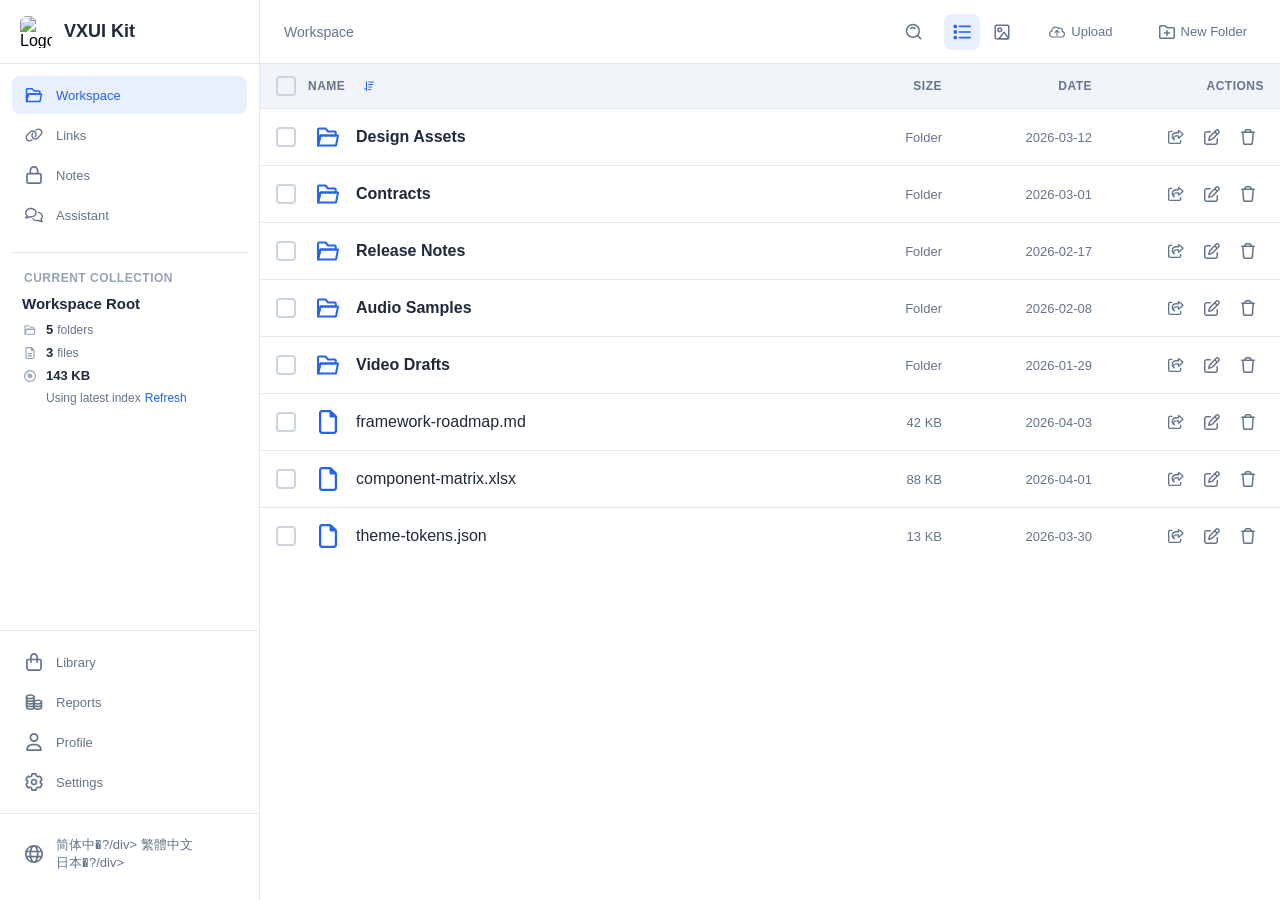
==== showcase/index.html @ 9ec42859 "source" ====
<!DOCTYPE html>
<html lang="zh-CN">
<head>
    <meta charset="UTF-8">
    <meta name="viewport" content="width=device-width, initial-scale=1.0">
    <title>VXUI Showcase</title>
    <link rel="stylesheet" href="../css/vxui-framework.css">
    <link rel="stylesheet" href="../css/vxui-showcase.css">
</head>
<body>
    <div class="vx-app" id="vx-app">
        <div class="vx-shell vx-layout vx-showcase-shell" id="vx-layout">
            <div class="vx-sidebar-overlay" data-vx-sidebar-overlay></div>

            <aside class="vx-sidebar" id="vx-sidebar">
                <div class="vx-sidebar-header">
                    <button class="vx-sidebar-brand" type="button" data-vx-route="workspace">
                        <img src="../../img/ico/logo-new.svg" alt="Logo" class="vx-sidebar-brand-logo">
                        <span class="vx-sidebar-brand-text">VXUI Kit</span>
                    </button>
                </div>

                <nav class="vx-sidebar-nav" id="vx-sidebar-nav">
                    <div class="vx-nav-static" id="vx-sidebar-static">
                        <div class="vx-nav-section">
                            <div class="vx-nav-list" id="vx-sidebar-static-list"></div>
                            <button class="vx-nav-item" type="button" id="showcase-login-btn" data-auth="logged-out">
                                <iconpark-icon name="user"></iconpark-icon>
                                <span class="vx-nav-item-text">Sign in</span>
                            </button>
                            <button class="vx-nav-item" type="button" id="showcase-register-btn" data-auth="logged-out">
                                <iconpark-icon name="user-plus"></iconpark-icon>
                                <span class="vx-nav-item-text">Create account</span>
                            </button>
                        </div>
                    </div>

                    <div class="vx-nav-divider" id="vx-sidebar-divider"></div>
                    <div id="vx-sidebar-dynamic"></div>
                </nav>

                <div class="vx-sidebar-bottom-menu" id="vx-sidebar-bottom-menu">
                    <div class="vx-nav-section">
                        <button class="vx-nav-item" type="button" data-vx-route="library" data-auth="logged-in">
                            <iconpark-icon name="bag-shopping"></iconpark-icon>
                            <span class="vx-nav-item-text">Library</span>
                        </button>
                        <button class="vx-nav-item" type="button" data-vx-route="reports" data-auth="logged-in">
                            <iconpark-icon name="funds"></iconpark-icon>
                            <span class="vx-nav-item-text">Reports</span>
                        </button>
                        <button class="vx-nav-item" type="button" data-vx-route="profile" data-auth="logged-in">
                            <iconpark-icon name="user"></iconpark-icon>
                            <span class="vx-nav-item-text">Profile</span>
                        </button>
                        <button class="vx-nav-item" type="button" data-vx-route="settings" data-auth="logged-in">
                            <iconpark-icon name="gear"></iconpark-icon>
                            <span class="vx-nav-item-text">Settings</span>
                        </button>
                    </div>
                </div>

                <div class="vx-sidebar-footer">
                    <div class="vx-lang-switcher" id="vx-lang-dropdown">
                        <a href="javascript:;" class="vx-nav-item" data-action="vx-lang-toggle">
                            <iconpark-icon name="globe"></iconpark-icon>
                            <span class="vx-nav-item-text" id="vx-lang-label">Language</span>
                            <iconpark-icon name="chevron-down" class="vx-lang-arrow"></iconpark-icon>
                        </a>
                        <div class="vx-lang-options">
                            <div class="vx-lang-option" data-action="vx-lang-set" data-lang="en">English</div>
                            <div class="vx-lang-option" data-action="vx-lang-set" data-lang="cn">简体中�?/div>
                            <div class="vx-lang-option" data-action="vx-lang-set" data-lang="hk">繁體中文</div>
                            <div class="vx-lang-option" data-action="vx-lang-set" data-lang="jp">日本�?/div>
                        </div>
                    </div>

                    <a href="https://bbs.tmp.link" class="vx-nav-item" id="vx-community-link" target="_blank" rel="noopener" style="display: none;">
                        <iconpark-icon name="comments"></iconpark-icon>
                        <span class="vx-nav-item-text">Community</span>
                    </a>

                    <button class="vx-nav-item" type="button" id="showcase-logout-btn" data-auth="logged-in">
                        <iconpark-icon name="right-from-bracket"></iconpark-icon>
                        <span class="vx-nav-item-text">Sign out</span>
                    </button>
                </div>
            </aside>

            <main class="vx-main">
                <div class="vx-page vx-showcase-page">
                    <section class="vx-view" id="vx-view"></section>
                </div>
            </main>

            <nav class="vx-mobile-bar" id="vx-mobile-bar"></nav>
        </div>
    </div>

    <script src="../lib/iconpark.js"></script>
    <script src="../js/vxui-framework.js"></script>
    <script src="../js/vxui-components.js"></script>
    <script src="./showcase.js"></script>
</body>
</html>
---- css/vxui-framework.css ----
:root {
    --vx-primary: #2563eb;
    --vx-primary-strong: #1d4ed8;
    --vx-primary-light: rgba(37, 99, 235, 0.1);
    --vx-primary-soft: rgba(37, 99, 235, 0.08);
    --vx-secondary: #64748b;
    --vx-success: #10b981;
    --vx-warning: #f59e0b;
    --vx-danger: #ef4444;
    --vx-info: #3b82f6;

    --vx-bg: #f8fafc;
    --vx-bg-accent: #f1f5f9;
    --vx-bg-secondary: #f1f5f9;
    --vx-surface: #ffffff;
    --vx-surface-strong: #ffffff;
    --vx-surface-hover: #f8fafc;
    --vx-border: #e2e8f0;
    --vx-border-strong: #cbd5e1;

    --vx-text: #1e293b;
    --vx-text-secondary: #64748b;
    --vx-text-muted: #94a3b8;
    --vx-text-inverse: #ffffff;

    --vx-shadow-sm: 0 1px 2px rgba(0, 0, 0, 0.05);
    --vx-shadow: 0 4px 6px -1px rgba(0, 0, 0, 0.1), 0 2px 4px -1px rgba(0, 0, 0, 0.06);
    --vx-shadow-lg: 0 20px 25px -5px rgba(0, 0, 0, 0.1), 0 10px 10px -5px rgba(0, 0, 0, 0.04);

    --vx-radius-sm: 6px;
    --vx-radius: 8px;
    --vx-radius-lg: 16px;
    --vx-radius-full: 9999px;
    --vx-radius-pill: 999px;

    --vx-font: -apple-system, BlinkMacSystemFont, "Segoe UI", Roboto, "Helvetica Neue", Arial, sans-serif;
    --vx-mono: "SF Mono", Monaco, Consolas, "Liberation Mono", "Courier New", monospace;

    --vx-sidebar-width: 260px;
    --vx-sidebar-width-collapsed: 64px;
    --vx-header-height: 64px;
    --vx-header-bg: #ffffff;
    --vx-mobile-bar-height: 64px;
    --vx-transition: 180ms ease;
    --vx-transition-fast: all 0.15s ease;
    --vx-transition-slow: all 0.3s ease;
    --vx-text-xs: 12px;
    --vx-text-sm: 13px;
    --vx-text-base: 14px;
    --vx-text-lg: 16px;
    --vx-text-xl: 18px;
    --vx-z-sticky: 30;
}

html.vx-dark {
    --vx-bg: #111827;
    --vx-bg-accent: #1e293b;
    --vx-bg-secondary: #1e293b;
    --vx-surface: #1e293b;
    --vx-surface-strong: #1e293b;
    --vx-surface-hover: #334155;
    --vx-border: rgba(148, 163, 184, 0.18);
    --vx-border-strong: rgba(148, 163, 184, 0.32);
    --vx-text: #f1f5f9;
    --vx-text-secondary: #94a3b8;
    --vx-text-muted: #94a3b8;
    --vx-shadow-sm: 0 8px 20px rgba(0, 0, 0, 0.22);
    --vx-shadow: 0 20px 44px rgba(0, 0, 0, 0.28);
    --vx-shadow-lg: 0 28px 70px rgba(0, 0, 0, 0.38);
    --vx-header-bg: #1e293b;
}

html,
body {
    margin: 0;
    min-height: 100%;
    background: var(--vx-bg);
    color: var(--vx-text);
    font-family: var(--vx-font);
}

body.vx-sidebar-open,
body.vx-sidebar-lock,
body.vx-modal-lock {
    overflow: hidden;
}

body.vx-sidebar-open {
    position: fixed;
    width: 100%;
}

.vx-app,
.vx-app * {
    box-sizing: border-box;
}

.vx-app {
    min-height: 100vh;
    color: var(--vx-text);
}

.vx-toast-root,
.vx-modal-root {
    position: relative;
    z-index: 2000;
}

.vx-shell {
    display: flex;
    min-height: 100vh;
}

.vx-sidebar-overlay {
    display: none;
    position: fixed;
    inset: 0;
    background: rgba(15, 23, 42, 0.46);
    backdrop-filter: blur(6px);
    z-index: 50;
}

.vx-sidebar {
    width: var(--vx-sidebar-width);
    height: 100vh;
    height: 100dvh;
    position: fixed;
    top: 0;
    left: 0;
    background: var(--vx-surface);
    border-right: 1px solid var(--vx-border);
    display: flex;
    flex-direction: column;
    z-index: 60;
    transition: var(--vx-transition-slow);
    overflow-y: auto;
    overflow-x: hidden;
    -webkit-overflow-scrolling: touch;
}

.vx-sidebar-header,
.vx-sidebar-footer,
.vx-sidebar-nav {
    display: flex;
    flex-direction: column;
}

.vx-sidebar-header {
    flex-direction: row;
    justify-content: flex-start;
    height: var(--vx-header-height);
    align-items: center;
    padding: 0 20px;
    border-bottom: 1px solid var(--vx-border);
    flex-shrink: 0;
}

.vx-sidebar-brand {
    display: flex;
    align-items: center;
    gap: 12px;
    text-decoration: none;
    background: transparent;
    padding: 0;
    appearance: none;
    border: none;
    cursor: pointer;
    font: inherit;
    text-align: left;
}

.vx-sidebar-brand-logo {
    width: 32px;
    height: 32px;
    border-radius: var(--vx-radius-sm);
}

.vx-sidebar-brand-text {
    font-size: var(--vx-text-xl);
    font-weight: 600;
    color: var(--vx-text);
}

.vx-sidebar-nav {
    flex: 0 0 auto;
    overflow: visible;
    padding: 12px 0;
}

.vx-nav-section {
    padding: 0 12px;
    margin-bottom: 8px;
    display: flex;
    flex-direction: column;
    gap: 2px;
}

.vx-nav-divider {
    height: 1px;
    background: var(--vx-border);
    margin: 10px 12px;
    flex-shrink: 0;
}

.vx-nav-title {
    display: flex;
    align-items: center;
    padding: 8px 12px;
    font-size: var(--vx-text-xs);
    font-weight: 600;
    color: var(--vx-text-muted);
    text-transform: uppercase;
    letter-spacing: 0.5px;
}

.vx-sidebar-bottom-menu {
    padding: 12px 0;
    border-top: 1px solid var(--vx-border);
    flex-shrink: 0;
    margin-top: auto;
}

.vx-sidebar-bottom-menu .vx-nav-section {
    margin-bottom: 0;
}

.vx-sidebar-footer {
    padding: 12px;
    border-top: 1px solid var(--vx-border);
    flex-shrink: 0;
    position: relative;
    overflow: visible;
}

.vx-layout.vx-logged-out .vx-sidebar-bottom-menu {
    display: none;
}

.vx-layout.vx-logged-out .vx-sidebar-footer {
    border-top: none;
}

.vx-lang-switcher {
    width: 100%;
    border-radius: var(--vx-radius);
    transition: var(--vx-transition-fast);
    margin-bottom: 6px;
}

.vx-lang-switcher .vx-nav-item {
    position: relative;
}

.vx-lang-switcher .vx-lang-arrow {
    margin-left: auto;
    font-size: 12px;
    transition: transform 0.2s ease;
}

.vx-lang-switcher.open .vx-lang-arrow {
    transform: rotate(180deg);
}

.vx-lang-switcher.open {
    background: var(--vx-primary-light);
    box-shadow: 0 4px 12px -4px rgba(37, 99, 235, 0.15);
}

.vx-lang-switcher.open .vx-nav-item {
    background: transparent;
    color: var(--vx-primary);
    border-radius: 0;
}

.vx-lang-switcher.open .vx-nav-item:hover {
    background: rgba(255, 255, 255, 0.3);
    color: var(--vx-primary);
}

.vx-lang-options {
    max-height: 0;
    overflow: hidden;
    transition: max-height 0.25s ease-out;
    background: transparent;
    border-radius: 0;
    margin: 0;
    padding: 0;
}

.vx-lang-switcher.open .vx-lang-options {
    max-height: 200px;
    padding: 0 0 4px;
    transition: max-height 0.3s ease-in;
}

.vx-lang-option {
    display: flex;
    align-items: center;
    padding: 10px 16px 10px 44px;
    margin: 0;
    font-size: var(--vx-text-sm);
    color: var(--vx-primary);
    cursor: pointer;
    border-radius: 0;
    transition: var(--vx-transition-fast);
}

.vx-lang-option:hover {
    background: rgba(255, 255, 255, 0.3);
    color: var(--vx-primary);
}

.vx-lang-option.active {
    font-weight: 600;
}

html.vx-dark .vx-lang-switcher.open {
    background: rgba(37, 99, 235, 0.15);
    box-shadow: 0 4px 12px -4px rgba(37, 99, 235, 0.2);
}

html.vx-dark .vx-lang-switcher.open .vx-nav-item:hover,
html.vx-dark .vx-lang-option:hover {
    background: rgba(255, 255, 255, 0.1);
}

.vx-nav-list {
    display: flex;
    flex-direction: column;
    gap: 2px;
}

.vx-nav-item,
.vx-mobile-btn,
.vx-icon-button,
.vx-btn,
.vx-btn-chip {
    appearance: none;
    border: none;
    cursor: pointer;
    font: inherit;
}

.vx-nav-item {
    display: flex;
    align-items: center;
    gap: 12px;
    width: 100%;
    padding: 10px 12px;
    border-radius: 8px;
    background: transparent;
    color: var(--vx-text-secondary);
    transition: background var(--vx-transition), color var(--vx-transition);
    text-align: left;
    text-decoration: none;
    font-size: var(--vx-text-sm);
    outline: none;
}

.vx-nav-item:focus {
    outline: none;
}

.vx-nav-item:focus-visible {
    box-shadow: 0 0 0 2px var(--vx-primary-light);
}

.vx-nav-item iconpark-icon,
.vx-mobile-btn iconpark-icon,
.vx-icon-button iconpark-icon,
.vx-stat-icon iconpark-icon,
.vx-feature-icon iconpark-icon,
.vx-empty-icon iconpark-icon,
.vx-mob-topbar-btn iconpark-icon {
    font-size: 18px;
    width: 20px;
    flex-shrink: 0;
}

.vx-nav-item:hover,
.vx-nav-item.is-active,
.vx-nav-item.active {
    background: var(--vx-surface-hover);
    color: var(--vx-text);
}

.vx-nav-item.is-active,
.vx-nav-item.active {
    background: var(--vx-primary-light);
    color: var(--vx-primary);
}

.vx-main {
    display: flex;
    flex: 1;
    flex-direction: column;
    margin-left: var(--vx-sidebar-width);
    min-width: 0;
    transition: margin-left 0.3s ease;
    overflow-x: hidden;
}

.vx-layout.sidebar-collapsed .vx-sidebar {
    width: var(--vx-sidebar-width-collapsed);
}

.vx-layout.sidebar-collapsed .vx-sidebar-brand-text,
.vx-layout.sidebar-collapsed .vx-nav-title,
.vx-layout.sidebar-collapsed .vx-nav-item-text,
.vx-layout.sidebar-collapsed .vx-lang-arrow {
    display: none;
}

.vx-layout.sidebar-collapsed .vx-nav-item {
    justify-content: center;
    padding: 12px;
}

.vx-layout.sidebar-collapsed .vx-main {
    margin-left: var(--vx-sidebar-width-collapsed);
}

body.vx-sidebar-open .vx-sidebar {
    overflow-y: auto;
    overflow-x: hidden;
    -webkit-overflow-scrolling: touch;
}

@media (max-width: 768px) {
    body.vx-sidebar-open .vx-sidebar-nav {
        flex: none;
        overflow: visible;
    }

    body.vx-sidebar-open .vx-sidebar-bottom-menu {
        margin-top: 0;
    }

    body.vx-sidebar-open .vx-sidebar {
        padding-bottom: calc(var(--vx-mobile-bar-height) + 40px + env(safe-area-inset-bottom));
    }
}

/* ==================== Shared Layout Blocks ==================== */
.vx-header {
    display: flex;
    align-items: center;
    justify-content: space-between;
    padding: 12px 24px;
    background: var(--vx-header-bg);
    border-bottom: 1px solid var(--vx-border);
    min-height: var(--vx-header-height);
    position: sticky;
    top: 0;
    z-index: var(--vx-z-sticky);
}

.vx-header-left {
    display: flex;
    align-items: center;
    gap: 12px;
    flex: 1;
    min-width: 0;
    overflow: hidden;
}

.vx-header-right {
    display: flex;
    align-items: center;
    gap: 12px;
    flex-shrink: 0;
}

.vx-btn-icon.vx-portrait-sidebar-btn {
    display: none;
}

.vx-content {
    flex: 1;
    padding: 24px;
    overflow-y: auto;
}

.vx-content-list {
    padding: 0;
    height: 100%;
    display: flex;
    flex-direction: column;
    overflow-x: hidden;
    max-width: 100%;
}

.vx-header-minimal {
    position: sticky;
    top: 0;
    z-index: var(--vx-z-sticky);
    padding: 12px 20px;
    background: var(--vx-surface);
    backdrop-filter: blur(12px);
    -webkit-backdrop-filter: blur(12px);
    border-bottom: 1px solid var(--vx-border);
    margin-bottom: 0;
}

.vx-page-title {
    margin: 0;
    display: flex;
    align-items: center;
    gap: 8px;
    min-width: 0;
    font-size: var(--vx-text-lg);
    font-weight: 600;
    line-height: 1.2;
    color: var(--vx-text);
}

.vx-page-title iconpark-icon {
    font-size: 22px;
    flex-shrink: 0;
}

.vx-header-minimal .vx-page-title {
    font-size: 16px;
    font-weight: 600;
}

.vx-view-toggle .vx-btn-icon.active {
    background: var(--vx-primary-light);
    color: var(--vx-primary);
}

.vx-btn-icon {
    display: inline-flex;
    align-items: center;
    justify-content: center;
    width: 36px;
    height: 36px;
    padding: 0;
    background: transparent;
    border: none;
    border-radius: var(--vx-radius);
    color: var(--vx-text-secondary);
    cursor: pointer;
    transition: var(--vx-transition-fast);
}

.vx-btn-icon:hover {
    background: var(--vx-surface-hover);
    color: var(--vx-text);
}

.vx-btn-icon:active:not(:disabled) {
    transform: scale(0.92);
}

.vx-btn-icon iconpark-icon {
    font-size: 18px;
}

.vx-btn-group {
    display: inline-flex;
    gap: 4px;
}

/* ==================== Shared File List ==================== */
.vx-list-container {
    width: 100%;
    flex: 1;
    background: var(--vx-surface);
    border-radius: 0;
    overflow: hidden;
    display: flex;
    flex-direction: column;
}

.vx-list-header {
    display: flex;
    align-items: center;
    padding: 12px 16px;
    background: var(--vx-bg-secondary);
    border-bottom: 1px solid var(--vx-border);
    font-size: 12px;
    font-weight: 600;
    color: var(--vx-text-secondary);
    text-transform: uppercase;
    letter-spacing: 0.5px;
}

.vx-list-col {
    flex-shrink: 0;
}

.vx-list-col-name {
    flex: 1;
    min-width: 200px;
    display: flex;
    align-items: center;
    gap: 12px;
}

.vx-list-col-size {
    width: 100px;
    text-align: right;
}

.vx-list-col-date {
    width: 150px;
    text-align: right;
    padding-right: 16px;
}

.vx-list-col-actions {
    width: 140px;
    text-align: right;
}

.vx-list-body {
    flex: 1;
    overflow-y: auto;
    overflow-x: hidden;
}

.vx-list-row {
    display: flex;
    align-items: center;
    padding: 12px 16px;
    border-bottom: 1px solid var(--vx-border);
    transition: background 0.15s ease;
    cursor: pointer;
    overflow: hidden;
    max-width: 100%;
}

.vx-list-row:hover {
    background: var(--vx-surface-hover);
}

.vx-list-row:last-child {
    border-bottom: none;
}

.vx-list-row.selected,
.vx-list-row.is-selected {
    background: var(--vx-primary-light);
}

.vx-list-checkbox {
    width: 20px;
    height: 20px;
    margin-right: 0;
    border: 2px solid var(--vx-border-strong);
    border-radius: 4px;
    cursor: pointer;
    transition: all 0.15s ease;
    display: flex;
    align-items: center;
    justify-content: center;
    flex-shrink: 0;
    background: transparent;
}

.vx-list-checkbox:hover {
    border-color: var(--vx-primary);
}

.vx-list-row.selected .vx-list-checkbox,
.vx-list-row.is-selected .vx-list-checkbox,
.vx-list-checkbox.vx-checked,
.vx-list-checkbox.is-checked {
    background: var(--vx-primary);
    border-color: var(--vx-primary);
}

.vx-list-row.selected .vx-list-checkbox::after,
.vx-list-row.is-selected .vx-list-checkbox::after,
.vx-list-checkbox.vx-checked::after,
.vx-list-checkbox.is-checked::after {
    content: '';
    width: 6px;
    height: 10px;
    border: solid white;
    border-width: 0 2px 2px 0;
    transform: rotate(45deg) translate(-1px, -1px);
}

.vx-list-name {
    flex: 1;
    display: flex;
    align-items: center;
    gap: 12px;
    min-width: 0;
    overflow: hidden;
}

.vx-list-icon {
    width: 32px;
    height: 32px;
    display: flex;
    align-items: center;
    justify-content: center;
    flex-shrink: 0;
}

.vx-list-icon iconpark-icon {
    font-size: 24px;
    color: var(--vx-primary) !important;
}

.vx-list-size,
.vx-list-date {
    color: var(--vx-text-secondary);
    font-size: 13px;
}

.vx-list-size {
    width: 100px;
    text-align: right;
}

.vx-list-date {
    width: 150px;
    text-align: right;
    padding-right: 16px;
}

.vx-list-actions {
    width: 140px;
    display: flex;
    justify-content: flex-end;
    gap: 4px;
}

.vx-list-action-btn {
    width: 32px;
    height: 32px;
    border: none;
    background: none;
    border-radius: var(--vx-radius-sm);
    cursor: pointer;
    display: flex;
    align-items: center;
    justify-content: center;
    color: var(--vx-text-secondary);
    transition: all 0.15s ease;
}

.vx-list-action-btn iconpark-icon {
    font-size: 18px;
}

.vx-list-action-btn:hover {
    background: var(--vx-bg-secondary);
    color: var(--vx-primary);
}

.vx-list-action-btn.vx-action-danger:hover {
    background: rgba(239, 68, 68, 0.1);
    color: var(--vx-danger);
}

.vx-list-filename {
    flex: 1;
    min-width: 0;
    display: flex;
    align-items: center;
    flex-wrap: nowrap;
    gap: 4px;
    overflow: hidden;
}

.vx-list-filename a {
    color: var(--vx-text);
    text-decoration: none;
    font-weight: 500;
    white-space: nowrap;
    overflow: hidden;
    text-overflow: ellipsis;
    max-width: 100%;
    display: inline-block;
    flex-shrink: 1;
}

.vx-sort-icon {
    margin-left: 6px;
    font-size: 12px;
    color: var(--vx-text-muted);
}

.vx-sort-icon.active {
    color: var(--vx-primary);
}

.vx-breadcrumb a,
.vx-breadcrumb a:link,
.vx-breadcrumb a:visited {
    max-width: 180px;
    overflow: hidden;
    text-overflow: ellipsis;
    white-space: nowrap;
    flex-shrink: 0;
    color: var(--vx-text-secondary);
    text-decoration: none;
    padding: 4px 8px;
    border-radius: var(--vx-radius-sm);
    transition: var(--vx-transition-fast);
}

.vx-breadcrumb a:hover {
    background: var(--vx-surface-hover);
    color: var(--vx-text);
}

.vx-topbar {
    position: sticky;
    top: 0;
    z-index: 30;
    display: flex;
    align-items: center;
    justify-content: space-between;
    min-height: var(--vx-header-height);
    gap: 12px;
    padding: 12px 16px;
    background: var(--vx-surface);
    border-bottom: 1px solid var(--vx-border);
}

.vx-topbar-cluster,
.vx-inline-actions,
.vx-header-meta {
    display: flex;
    align-items: center;
    gap: 12px;
}

.vx-header-meta {
    flex-direction: column;
    align-items: flex-start;
    gap: 2px;
}

.vx-topbar-title {
    margin: 0;
    font-size: 16px;
    font-weight: 600;
    line-height: 1.1;
}

.vx-topbar-subtitle,
.vx-eyebrow {
    font-size: 12px;
    font-weight: 700;
    letter-spacing: 0.08em;
    text-transform: uppercase;
    color: var(--vx-text-muted);
}

.vx-page {
    display: flex;
    flex: 1;
    flex-direction: column;
    gap: 18px;
    padding: 24px;
}

.vx-breadcrumb {
    display: flex;
    align-items: center;
    gap: 8px;
    color: var(--vx-text-muted);
    font-size: 14px;
}

.vx-breadcrumb-item.is-current {
    color: var(--vx-text-secondary);
    font-weight: 600;
}

.vx-view {
    display: flex;
    flex-direction: column;
    gap: 24px;
}

.vx-hero,
.vx-card,
.vx-panel,
.vx-showcase,
.vx-code-block,
.vx-surface,
.vx-selection-bar,
.vx-mob-topbar,
.vx-empty,
.vx-skeleton-group {
    background: color-mix(in srgb, var(--vx-surface) 92%, transparent);
    border: 1px solid var(--vx-border);
    box-shadow: var(--vx-shadow-sm);
    backdrop-filter: blur(14px);
}

.vx-hero {
    display: grid;
    grid-template-columns: minmax(0, 1.3fr) minmax(280px, 0.9fr);
    gap: 20px;
    padding: 28px;
    border-radius: 32px;
}

.vx-hero-title {
    margin: 0;
    font-size: clamp(30px, 4vw, 48px);
    line-height: 1.04;
}

.vx-hero-copy,
.vx-copy,
.vx-card-copy,
.vx-dialog-copy,
.vx-empty-copy {
    color: var(--vx-text-secondary);
    line-height: 1.7;
}

.vx-hero-actions,
.vx-grid,
.vx-stat-grid,
.vx-control-grid,
.vx-form-grid,
.vx-chip-row,
.vx-card-grid {
    display: grid;
    gap: 14px;
}

.vx-hero-actions {
    grid-template-columns: repeat(auto-fit, minmax(180px, 1fr));
    margin-top: 22px;
}

.vx-stat-grid {
    grid-template-columns: repeat(auto-fit, minmax(180px, 1fr));
}

.vx-card-grid {
    grid-template-columns: repeat(auto-fit, minmax(240px, 1fr));
}

.vx-grid.is-two {
    grid-template-columns: repeat(2, minmax(0, 1fr));
}

.vx-grid.is-three {
    grid-template-columns: repeat(3, minmax(0, 1fr));
}

.vx-card,
.vx-panel,
.vx-showcase,
.vx-code-block,
.vx-empty,
.vx-skeleton-group,
.vx-selection-bar {
    border-radius: 24px;
}

.vx-card,
.vx-panel,
.vx-showcase,
.vx-empty,
.vx-skeleton-group,
.vx-selection-bar {
    padding: 22px;
}

.vx-card-title,
.vx-panel-title,
.vx-showcase-title {
    margin: 0 0 8px;
    font-size: 18px;
}

.vx-stat {
    display: flex;
    flex-direction: column;
    gap: 10px;
    padding: 18px;
    border-radius: 20px;
    background: linear-gradient(180deg, color-mix(in srgb, var(--vx-surface-strong) 88%, transparent), color-mix(in srgb, var(--vx-primary-soft) 45%, transparent));
    border: 1px solid var(--vx-border);
}

.vx-stat-top {
    display: flex;
    align-items: center;
    justify-content: space-between;
}

.vx-stat-value {
    font-size: 30px;
    font-weight: 800;
}

.vx-stat-label,
.vx-hint,
.vx-note {
    color: var(--vx-text-secondary);
}

.vx-stat-icon,
.vx-feature-icon,
.vx-empty-icon {
    display: inline-flex;
    align-items: center;
    justify-content: center;
    width: 42px;
    height: 42px;
    border-radius: 14px;
    background: var(--vx-primary-soft);
    color: var(--vx-primary);
}

.vx-feature-list,
.vx-stack {
    display: flex;
    flex-direction: column;
    gap: 12px;
}

.vx-feature {
    display: flex;
    gap: 12px;
    align-items: flex-start;
}

.vx-code-block {
    padding: 0;
    overflow: hidden;
}

.vx-code-head {
    display: flex;
    align-items: center;
    justify-content: space-between;
    padding: 14px 18px;
    border-bottom: 1px solid var(--vx-border);
    font-size: 13px;
    color: var(--vx-text-muted);
}

.vx-code-block pre {
    margin: 0;
    padding: 18px;
    overflow-x: auto;
    font-family: var(--vx-mono);
    font-size: 13px;
    line-height: 1.7;
}

.vx-btn {
    display: inline-flex;
    align-items: center;
    justify-content: center;
    gap: 6px;
    padding: 8px 16px;
    font-size: var(--vx-text-sm);
    font-weight: 500;
    border: 1px solid transparent;
    border-radius: var(--vx-radius);
    cursor: pointer;
    transition: var(--vx-transition-fast);
    text-decoration: none;
    white-space: nowrap;
    outline: none;
}

.vx-btn:active:not(:disabled) {
    transform: scale(0.96);
}

.vx-btn:disabled {
    opacity: 0.5;
    cursor: not-allowed;
}

.vx-btn iconpark-icon {
    font-size: 16px;
}

.vx-btn-primary {
    background: var(--vx-primary);
    color: var(--vx-text-inverse);
    border-color: var(--vx-primary);
}

.vx-btn-primary:hover {
    background: var(--vx-primary-strong);
    border-color: var(--vx-primary-strong);
}

.vx-btn-secondary {
    background: var(--vx-surface);
    color: var(--vx-text);
    border-color: var(--vx-border);
}

.vx-btn-secondary:hover {
    border-color: var(--vx-border-strong);
}

.vx-btn-ghost {
    background: transparent;
    color: var(--vx-text-secondary);
    border-color: transparent;
}

.vx-btn-ghost:hover {
    background: var(--vx-surface-hover);
    color: var(--vx-text);
}

.vx-btn-danger {
    background: var(--vx-danger);
    color: var(--vx-text-inverse);
    border-color: var(--vx-danger);
}

.vx-btn-sm {
    padding: 6px 12px;
    font-size: var(--vx-text-xs);
}

.vx-btn-chip {
    display: inline-flex;
    align-items: center;
    gap: 8px;
    padding: 10px 14px;
    border-radius: var(--vx-radius-pill);
    background: var(--vx-surface-strong);
    border: 1px solid var(--vx-border);
    color: var(--vx-text-secondary);
}

.vx-btn-chip.is-active {
    background: var(--vx-primary-soft);
    border-color: color-mix(in srgb, var(--vx-primary) 35%, transparent);
    color: var(--vx-primary);
}

.vx-icon-button,
.vx-mob-topbar-btn {
    display: inline-flex;
    align-items: center;
    justify-content: center;
    width: 42px;
    height: 42px;
    border-radius: 14px;
    background: var(--vx-surface-strong);
    border: 1px solid var(--vx-border);
    color: var(--vx-text-secondary);
}

.vx-auth-pill {
    display: inline-flex;
    align-items: center;
    gap: 8px;
    min-height: 38px;
    padding: 0 14px;
    border-radius: var(--vx-radius-pill);
    background: var(--vx-primary-soft);
    color: var(--vx-primary-strong);
    font-size: 13px;
    font-weight: 700;
}

.vx-auth-pill.is-guest {
    background: rgba(180, 83, 9, 0.12);
    color: var(--vx-warning);
}

.vx-form-group {
    display: flex;
    flex-direction: column;
    gap: 8px;
}

.vx-label {
    font-size: 13px;
    font-weight: 700;
    color: var(--vx-text-secondary);
}

.vx-input,
.vx-textarea,
.vx-select {
    width: 100%;
    min-height: 46px;
    padding: 12px 14px;
    border: 1px solid var(--vx-border);
    border-radius: 14px;
    background: color-mix(in srgb, var(--vx-surface-strong) 92%, transparent);
    color: var(--vx-text);
    font: inherit;
    transition: border-color var(--vx-transition), box-shadow var(--vx-transition), background var(--vx-transition);
}

.vx-input:focus,
.vx-textarea:focus,
.vx-select:focus {
    outline: none;
    border-color: color-mix(in srgb, var(--vx-primary) 45%, transparent);
    box-shadow: 0 0 0 4px color-mix(in srgb, var(--vx-primary-soft) 80%, transparent);
}

.vx-textarea {
    min-height: 120px;
    resize: vertical;
}

.vx-switch {
    display: flex;
    align-items: center;
    justify-content: space-between;
    gap: 14px;
    padding: 14px 16px;
    border-radius: 18px;
    border: 1px solid var(--vx-border);
    background: color-mix(in srgb, var(--vx-surface-strong) 90%, transparent);
}

.vx-switch-copy {
    display: flex;
    flex-direction: column;
    gap: 4px;
}

.vx-switch-copy strong {
    font-size: 15px;
}

.vx-switch-copy span {
    color: var(--vx-text-secondary);
    font-size: 13px;
}

.vx-switch-knob {
    position: relative;
    width: 52px;
    height: 30px;
    border-radius: var(--vx-radius-pill);
    background: var(--vx-border-strong);
}

.vx-switch-knob::after {
    content: '';
    position: absolute;
    top: 4px;
    left: 4px;
    width: 22px;
    height: 22px;
    border-radius: 50%;
    background: #fff;
    box-shadow: 0 4px 10px rgba(15, 23, 42, 0.18);
}

.vx-switch.is-active .vx-switch-knob {
    background: var(--vx-primary);
}

.vx-switch.is-active .vx-switch-knob::after {
    left: 26px;
}

.vx-selection-bar {
    display: flex;
    align-items: center;
    justify-content: space-between;
    gap: 12px;
}

.vx-chip-row {
    grid-template-columns: repeat(auto-fit, minmax(140px, max-content));
}

.vx-badge {
    display: inline-flex;
    align-items: center;
    gap: 6px;
    padding: 6px 10px;
    border-radius: var(--vx-radius-pill);
    background: var(--vx-primary-soft);
    color: var(--vx-primary);
    font-size: 12px;
    font-weight: 700;
}

.vx-empty {
    display: flex;
    flex-direction: column;
    align-items: flex-start;
    gap: 12px;
}

.vx-skeleton-group {
    display: flex;
    flex-direction: column;
    gap: 12px;
}

.vx-skeleton-line {
    height: 14px;
    border-radius: 999px;
    background: linear-gradient(90deg, rgba(148, 163, 184, 0.14), rgba(148, 163, 184, 0.34), rgba(148, 163, 184, 0.14));
    background-size: 200% 100%;
    animation: vx-skeleton 1.2s ease infinite;
}

.vx-skeleton-line.is-short {
    width: 42%;
}

.vx-skeleton-line.is-medium {
    width: 68%;
}

.vx-mob-topbar {
    display: flex;
    align-items: center;
    justify-content: space-between;
    gap: 12px;
    padding: 14px 16px;
    border-radius: 24px;
}

.vx-mob-topbar-inner,
.vx-mob-topbar-left,
.vx-mob-topbar-right {
    display: flex;
    align-items: center;
    gap: 8px;
}

.vx-mob-topbar-title {
    flex: 1;
    min-width: 0;
    font-size: 16px;
    font-weight: 700;
}

.vx-mobile-bar {
    display: none;
    position: fixed;
    left: 12px;
    right: 12px;
    bottom: 12px;
    z-index: 80;
    align-items: stretch;
    justify-content: space-between;
    gap: 8px;
    padding: 10px;
    background: color-mix(in srgb, var(--vx-surface-strong) 92%, transparent);
    border: 1px solid var(--vx-border);
    border-radius: 22px;
    box-shadow: var(--vx-shadow-lg);
    backdrop-filter: blur(18px);
}

.vx-mobile-btn {
    display: flex;
    flex: 1 1 0;
    flex-direction: column;
    align-items: center;
    justify-content: center;
    gap: 4px;
    min-height: 52px;
    border-radius: 16px;
    background: transparent;
    color: var(--vx-text-secondary);
    font-size: 12px;
}

.vx-mobile-btn.is-active {
    background: var(--vx-primary-soft);
    color: var(--vx-primary);
}

.vx-mobile-btn.active {
    background: var(--vx-primary-soft);
    color: var(--vx-primary);
}

.vx-toast-root {
    position: fixed;
    top: 18px;
    right: 18px;
    display: flex;
    flex-direction: column;
    gap: 10px;
    width: min(380px, calc(100vw - 24px));
    pointer-events: none;
}

.vx-toast {
    display: flex;
    align-items: center;
    gap: 12px;
    padding: 14px 14px 14px 12px;
    border-radius: 18px;
    background: color-mix(in srgb, var(--vx-surface-strong) 94%, transparent);
    border: 1px solid var(--vx-border);
    box-shadow: var(--vx-shadow);
    pointer-events: auto;
    opacity: 0;
    transform: translateY(-10px) translateX(16px);
    transition: opacity var(--vx-transition), transform var(--vx-transition);
}

.vx-toast.is-visible {
    opacity: 1;
    transform: translateY(0) translateX(0);
}

.vx-toast-icon-wrap {
    display: inline-flex;
    align-items: center;
    justify-content: center;
    width: 36px;
    height: 36px;
    border-radius: 12px;
    background: var(--vx-primary-soft);
    flex-shrink: 0;
}

.vx-toast-success .vx-toast-icon-wrap { color: var(--vx-success); }
.vx-toast-warning .vx-toast-icon-wrap { color: var(--vx-warning); }
.vx-toast-error .vx-toast-icon-wrap { color: var(--vx-danger); }
.vx-toast-info .vx-toast-icon-wrap { color: var(--vx-info); }

.vx-toast-message {
    flex: 1;
    font-size: 14px;
    color: var(--vx-text);
}

.vx-toast-close {
    display: inline-flex;
    align-items: center;
    justify-content: center;
    width: 28px;
    height: 28px;
    border-radius: 10px;
    border: none;
    background: transparent;
    color: var(--vx-text-secondary);
}

.vx-modal {
    position: fixed;
    inset: 0;
    display: flex;
    align-items: center;
    justify-content: center;
    padding: 20px;
    opacity: 0;
    pointer-events: none;
    transition: opacity var(--vx-transition);
    z-index: 120;
}

.vx-modal.is-open {
    opacity: 1;
    pointer-events: auto;
}

.vx-modal-backdrop {
    position: absolute;
    inset: 0;
    background: rgba(15, 23, 42, 0.56);
    backdrop-filter: blur(8px);
}

.vx-modal-panel {
    position: relative;
    width: min(560px, 100%);
    max-height: min(86vh, 900px);
    overflow: hidden;
    display: flex;
    flex-direction: column;
    border-radius: 28px;
    border: 1px solid var(--vx-border);
    background: color-mix(in srgb, var(--vx-surface-strong) 96%, transparent);
    box-shadow: var(--vx-shadow-lg);
}

.vx-modal-sm { width: min(420px, 100%); }
.vx-modal-lg { width: min(760px, 100%); }
.vx-modal-xl { width: min(1040px, 100%); }
.vx-modal-fullscreen { width: 100%; height: 100%; max-height: none; border-radius: 0; }

.vx-modal-header,
.vx-modal-footer {
    display: flex;
    align-items: center;
    justify-content: space-between;
    gap: 12px;
    padding: 18px 20px;
    border-bottom: 1px solid var(--vx-border);
}

.vx-modal-footer {
    justify-content: flex-end;
    border-top: 1px solid var(--vx-border);
    border-bottom: none;
}

.vx-modal-title {
    margin: 0;
    font-size: 22px;
}

.vx-modal-body {
    padding: 20px;
    overflow: auto;
}

.vx-kicker {
    color: var(--vx-primary);
    font-weight: 700;
}

.vx-demo-note {
    padding: 14px 16px;
    border-radius: 18px;
    border: 1px dashed color-mix(in srgb, var(--vx-primary) 30%, transparent);
    background: color-mix(in srgb, var(--vx-primary-soft) 55%, transparent);
    color: var(--vx-text-secondary);
}

.vx-center {
    display: flex;
    align-items: center;
    justify-content: center;
}

.vx-muted { color: var(--vx-text-muted); }
.vx-mono { font-family: var(--vx-mono); }

/* ==================== Dynamic Sidebar ==================== */
#vx-sidebar-dynamic {
    display: flex;
    flex-direction: column;
    flex: 1;
}

.vx-sidebar-module-info {
    padding: 20px 16px;
    border-bottom: 1px solid var(--vx-border);
}

.vx-sidebar-title {
    font-size: 20px;
    font-weight: 600;
    color: var(--vx-text);
    margin-bottom: 8px;
}

.vx-sidebar-meta {
    display: flex;
    align-items: center;
    gap: 6px;
    color: var(--vx-text-muted);
    font-size: var(--vx-text-sm);
}

.vx-sidebar-meta iconpark-icon {
    color: var(--vx-primary);
}

.vx-sidebar-actions {
    padding: 16px;
    margin-top: auto;
    display: flex;
    flex-direction: column;
    gap: 8px;
}

.vx-sidebar-action-btn {
    display: flex;
    align-items: center;
    gap: 10px;
    width: 100%;
    padding: 12px 16px;
    background: var(--vx-surface);
    border: 1px solid var(--vx-border);
    border-radius: var(--vx-radius-lg);
    color: var(--vx-text-secondary);
    font-size: var(--vx-text-sm);
    cursor: pointer;
    transition: var(--vx-transition-fast);
}

.vx-sidebar-action-btn:hover {
    background: var(--vx-surface-hover);
    border-color: var(--vx-primary);
    color: var(--vx-primary);
}

.vx-sidebar-action-btn iconpark-icon {
    font-size: 18px;
}

@keyframes vx-skeleton {
    0% { background-position: 200% 0; }
    100% { background-position: -200% 0; }
}

@media (max-width: 960px) {
    .vx-grid.is-three,
    .vx-grid.is-two,
    .vx-hero {
        grid-template-columns: 1fr;
    }
}

@media (max-width: 768px) {
    .vx-sidebar {
        transform: translateX(-104%);
        transition: transform var(--vx-transition);
    }

    .vx-layout.sidebar-open .vx-sidebar {
        transform: translateX(0);
    }

    .vx-layout.sidebar-open .vx-sidebar-overlay {
        display: block;
    }

    .vx-main {
        margin-left: 0;
        padding-bottom: calc(var(--vx-mobile-bar-height) + 16px);
    }

    .vx-mobile-bar {
        display: flex;
    }

    .vx-btn-icon.vx-portrait-sidebar-btn {
        display: inline-flex;
    }
}

@media (orientation: portrait) and (max-width: 1024px) {
    .vx-sidebar {
        transform: translateX(-104%);
        transition: transform var(--vx-transition);
    }

    .vx-layout.sidebar-open .vx-sidebar {
        transform: translateX(0);
    }

    .vx-layout.sidebar-open .vx-sidebar-overlay {
        display: block;
    }

    .vx-main,
    .vx-layout.sidebar-collapsed .vx-main {
        margin-left: 0;
    }

    .vx-mobile-bar {
        display: flex;
    }

    .vx-btn-icon.vx-portrait-sidebar-btn {
        display: inline-flex;
    }
}

@media (max-width: 640px) {
    .vx-topbar,
    .vx-page {
        padding-left: 16px;
        padding-right: 16px;
    }

    .vx-topbar {
        align-items: flex-start;
        flex-direction: column;
    }

    .vx-inline-actions {
        width: 100%;
        flex-wrap: wrap;
    }

    .vx-auth-pill {
        width: 100%;
        justify-content: center;
    }

    .vx-card,
    .vx-panel,
    .vx-showcase,
    .vx-empty,
    .vx-skeleton-group,
    .vx-selection-bar,
    .vx-modal-body,
    .vx-modal-header,
    .vx-modal-footer {
        padding-left: 16px;
        padding-right: 16px;
    }

    .vx-selection-bar {
        flex-direction: column;
        align-items: flex-start;
    }
}
---- css/vxui-showcase.css ----
/* Showcase specific minor adjustments */
.vx-showcase-shell {
    --vx-primary: #2563eb;
    --vx-primary-strong: #1d4ed8;
    --vx-primary-soft: rgba(37, 99, 235, 0.12);
}
html.vx-dark .vx-showcase-shell {
    --vx-primary: #3b82f6;
    --vx-primary-strong: #2563eb;
    --vx-primary-soft: rgba(59, 130, 246, 0.14);
    --vx-surface: #1e293b;
    --vx-surface-strong: #1e293b;
    --vx-surface-hover: rgba(255,255,255,0.06);
    --vx-border: rgba(255,255,255,0.1);
}

/* Showcase file-list shell should be edge-aligned like tmplink */
.vx-showcase-page {
    padding: 0;
    gap: 0;
}

.vx-showcase-page .vx-view {
    gap: 0;
    min-height: 100%;
}

/* Filelist spacing parity with tmplink/filelist.css */
.vx-filelist-head {
    z-index: 10;
    padding: 12px 16px;
}

.vx-filelist-head .vx-breadcrumb {
    gap: 4px;
    font-size: 14px;
}

.vx-replica-list-container .vx-list-header,
.vx-replica-list-container .vx-list-row {
    gap: 16px;
}

.vx-replica-list-container .vx-list-filename {
    position: relative;
}

.vx-replica-list-container .vx-list-filename a {
    display: block;
    flex: 1 1 auto;
    min-width: 0;
    max-width: none;
}

.vx-replica-list-container .vx-list-row[data-type="folder"] .vx-list-filename a {
    font-weight: 600;
}

.vx-replica-list-container .vx-list-action-btn iconpark-icon {
    font-size: 16px;
}

/* Workspace album mode */
.vx-showcase-album-container {
    flex: 1;
    overflow-y: auto;
    overflow-x: hidden;
    padding: 12px 16px 16px;
}

.vx-showcase-album-grid {
    display: grid;
    grid-template-columns: repeat(auto-fill, minmax(220px, 1fr));
    gap: 12px;
}

.vx-album-card {
    display: flex;
    align-items: center;
    gap: 12px;
    padding: 12px;
    border: 1px solid var(--vx-border);
    border-radius: var(--vx-radius);
    background: var(--vx-surface);
    transition: var(--vx-transition-fast);
}

.vx-album-card:hover {
    background: var(--vx-surface-hover);
}

.vx-album-card-thumb {
    width: 36px;
    height: 36px;
    flex-shrink: 0;
    display: inline-flex;
    align-items: center;
    justify-content: center;
}

.vx-album-card-thumb iconpark-icon {
    font-size: 24px;
    color: var(--vx-primary);
}

.vx-album-card-main {
    min-width: 0;
    display: flex;
    flex-direction: column;
    gap: 2px;
}

.vx-album-card-main h3 {
    margin: 0;
    font-size: 15px;
    line-height: 1.3;
    color: var(--vx-text);
    white-space: nowrap;
    overflow: hidden;
    text-overflow: ellipsis;
}

.vx-guest-auth-section {
    margin-top: 6px;
}

.vx-docs-note-card {
    margin: 10px 12px 0;
    padding: 14px;
    border-radius: 14px;
    border: 1px solid var(--vx-border);
    background: linear-gradient(
        180deg,
        color-mix(in srgb, var(--vx-primary-soft) 62%, transparent),
        color-mix(in srgb, var(--vx-surface-strong) 86%, transparent)
    );
    box-shadow: var(--vx-shadow-sm);
}

.vx-lang-switcher {
    width: 100%;
    border-radius: var(--vx-radius);
    transition: var(--vx-transition-fast);
    margin-bottom: 6px;
}

.vx-lang-switcher .vx-nav-item {
    width: 100%;
    justify-content: flex-start;
    position: relative;
}

.vx-lang-switcher .vx-lang-arrow {
    margin-left: auto;
    font-size: 12px;
}

.vx-sidebar-folder-info {
    padding: 0 10px 4px;
}

.vx-sidebar-folder-name {
    margin: 0 0 10px;
    font-size: 15px;
    font-weight: 600;
}

.vx-sidebar-stats {
    display: grid;
    gap: 8px;
}

.vx-sidebar-stat-item {
    display: flex;
    gap: 8px;
    align-items: center;
    font-size: 12px;
    color: var(--vx-text-secondary);
}

.vx-sidebar-stat-item iconpark-icon {
    width: 16px;
    color: var(--vx-text-muted);
}

.vx-sidebar-stat-text {
    display: flex;
    align-items: baseline;
    gap: 4px;
}

.vx-sidebar-stat-val {
    font-size: 13px;
    font-weight: 600;
    color: var(--vx-text);
}

.vx-sidebar-stat-action {
    border: 0;
    background: transparent;
    color: var(--vx-primary);
    font-size: 12px;
    cursor: pointer;
    padding: 0;
}

.vx-switch-shell {
    display: flex;
    align-items: center;
    justify-content: space-between;
    gap: 8px;
    font-size: 13px;
    color: var(--vx-text-secondary);
}

.vx-switch-shell input {
    accent-color: var(--vx-primary);
}

/* ================================================
   Account Content — Settings & Profile
   ================================================ */

.vx-account-content {
    padding: 24px;
    overflow: auto;
}

/* Settings Sections */
.vx-settings-section {
    margin-bottom: 28px;
}

.vx-settings-title {
    display: flex;
    align-items: center;
    gap: 8px;
    font-size: 15px;
    font-weight: 600;
    color: var(--vx-text);
    margin-bottom: 14px;
}

.vx-settings-title iconpark-icon {
    font-size: 18px;
    color: var(--vx-primary);
}

/* Pref Items */
.vx-pref-item {
    padding-bottom: 14px;
    margin-bottom: 14px;
    border-bottom: 1px solid var(--vx-border);
}

.vx-pref-item-last {
    padding-bottom: 0;
    margin-bottom: 0;
    border-bottom: none;
}

.vx-pref-item-head {
    display: flex;
    align-items: center;
    gap: 8px;
    margin-bottom: 10px;
}

.vx-pref-item-head iconpark-icon {
    font-size: 16px;
    color: var(--vx-text-secondary);
}

.vx-pref-help {
    margin-top: 6px;
    font-size: 12px;
    color: var(--vx-text-secondary);
}

/* Copy Style Card Sub-elements */
.vx-copy-style-card-head {
    display: flex;
    align-items: center;
    justify-content: space-between;
    gap: 10px;
    margin-bottom: 10px;
}

.vx-copy-style-card-title {
    font-size: 14px;
    font-weight: 600;
    color: var(--vx-text);
}

.vx-copy-style-card-badge {
    display: inline-flex;
    align-items: center;
    justify-content: center;
    min-width: 32px;
    height: 22px;
    padding: 0 8px;
    border-radius: 999px;
    background: rgba(148, 163, 184, 0.12);
    color: var(--vx-text-secondary);
    font-size: 11px;
    font-weight: 700;
    letter-spacing: 0.04em;
}

.vx-copy-style-card.active,
.vx-copy-style-card.is-active {
    border-color: color-mix(in srgb, var(--vx-primary) 60%, transparent);
    box-shadow: inset 0 0 0 1px color-mix(in srgb, var(--vx-primary) 45%, transparent);
}

.vx-copy-style-card.active .vx-copy-style-card-badge {
    background: rgba(59, 130, 246, 0.14);
    color: var(--vx-primary);
}

.vx-copy-style-preview {
    display: flex;
    min-height: 82px;
    padding: 10px 12px;
    border-radius: 8px;
    background: rgba(2, 6, 23, 0.42);
    border: 1px solid rgba(148, 163, 184, 0.12);
    overflow: hidden;
}

.vx-copy-style-preview-stack {
    flex-direction: column;
    gap: 6px;
}

.vx-copy-style-preview code {
    display: block;
    width: 100%;
    font-family: Consolas, Monaco, monospace;
    font-size: 12px;
    line-height: 1.6;
    color: #dbeafe;
    white-space: pre-wrap;
    word-break: break-word;
    background: transparent;
    border: none;
    padding: 0;
}

/* Switch Item (toggle rows in settings card) */
.vx-switch-item {
    display: flex;
    align-items: center;
    justify-content: space-between;
    padding: 12px 0;
    border-bottom: 1px solid var(--vx-border);
    gap: 12px;
}

.vx-switch-item:last-of-type {
    border-bottom: none;
    padding-bottom: 0;
}

.vx-switch-label {
    font-size: 14px;
    color: var(--vx-text);
    line-height: 1.5;
}

input.vx-switch {
    position: relative;
    width: 44px;
    height: 24px;
    flex-shrink: 0;
    -webkit-appearance: none;
    appearance: none;
    background: rgba(148, 163, 184, 0.25);
    border-radius: 12px;
    cursor: pointer;
    transition: background 0.2s ease;
}

input.vx-switch:checked {
    background: var(--vx-primary);
}

input.vx-switch::before {
    content: '';
    position: absolute;
    top: 2px;
    left: 2px;
    width: 20px;
    height: 20px;
    background: white;
    border-radius: 50%;
    transition: transform 0.2s ease;
    box-shadow: 0 1px 3px rgba(0, 0, 0, 0.25);
}

input.vx-switch:checked::before {
    transform: translateX(20px);
}

/* Form Group */
.vx-form-group {
    margin-bottom: 16px;
}

.vx-form-group label {
    display: block;
    font-size: 14px;
    font-weight: 500;
    color: var(--vx-text);
    margin-bottom: 8px;
}

/* Stats Grid (Profile) */
.vx-stats-grid {
    display: grid;
    grid-template-columns: repeat(auto-fill, minmax(200px, 1fr));
    gap: 12px;
}

.vx-stat-card {
    background: var(--vx-surface);
    border: 1px solid var(--vx-border);
    border-radius: 12px;
    padding: 16px;
    display: flex;
    align-items: center;
    gap: 12px;
}

.vx-stat-card-action {
    cursor: pointer;
    transition: border-color 0.2s ease;
}

.vx-stat-card-action:hover {
    border-color: var(--vx-primary);
}

.vx-stat-icon {
    width: 44px;
    height: 44px;
    display: flex;
    align-items: center;
    justify-content: center;
    background: color-mix(in srgb, var(--vx-primary) 12%, transparent);
    border-radius: 10px;
    flex-shrink: 0;
}

.vx-stat-icon iconpark-icon {
    font-size: 22px;
    color: var(--vx-primary);
}

.vx-stat-content {
    flex: 1;
    min-width: 0;
}

.vx-stat-label {
    font-size: 12px;
    color: var(--vx-text-secondary);
    margin-bottom: 4px;
}

.vx-stat-value {
    font-size: 15px;
    font-weight: 600;
    color: var(--vx-text);
}

/* Profile Card */
.vx-profile-card {
    border: 1px solid var(--vx-border);
    border-radius: 14px;
    overflow: hidden;
    margin-bottom: 20px;
}

.vx-profile-header {
    display: flex;
    align-items: center;
    gap: 20px;
    padding: 28px;
    background: linear-gradient(135deg, #3b82f6 0%, #6366f1 100%);
    color: white;
}

.vx-profile-avatar {
    flex-shrink: 0;
}

.vx-profile-avatar-placeholder {
    width: 88px;
    height: 88px;
    border-radius: 16px;
    border: 3px solid rgba(255, 255, 255, 0.3);
    background: rgba(255, 255, 255, 0.15);
    display: flex;
    align-items: center;
    justify-content: center;
    font-size: 42px;
    color: white;
}

.vx-profile-info {
    flex: 1;
}

.vx-profile-name {
    font-size: 22px;
    font-weight: 700;
    margin: 0 0 4px;
    color: white;
}

.vx-profile-intro {
    font-size: 13px;
    opacity: 0.85;
    margin: 0 0 10px;
}

.vx-profile-badges {
    display: flex;
    gap: 8px;
    flex-wrap: wrap;
    margin-bottom: 12px;
}

.vx-badge-uid {
    background: rgba(255, 255, 255, 0.15);
    border: 1px solid rgba(255, 255, 255, 0.25);
    color: white;
}

.vx-badge-rank {
    background: rgba(255, 255, 255, 0.15);
    border: 1px solid rgba(255, 255, 255, 0.25);
    color: white;
}

.vx-badge-sponsor {
    background: rgba(255, 200, 80, 0.2);
    border: 1px solid rgba(255, 200, 80, 0.4);
    color: #ffd060;
    font-weight: 600;
}


.vx-profile-shell,
.vx-points-shell,
.vx-module-placeholder {
    padding: 20px;
    display: grid;
    gap: 16px;
}

.vx-settings-block {
    display: grid;
    gap: 10px;
}

.vx-settings-block h3 {
    display: inline-flex;
    align-items: center;
    gap: 8px;
    margin: 0;
    font-size: 18px;
}

.vx-settings-card {
    border: 1px solid var(--vx-border);
    border-radius: 16px;
    background: color-mix(in srgb, var(--vx-surface) 90%, transparent);
    padding: 20px 24px;
    display: grid;
    gap: 14px;
}

.vx-settings-row {
    display: grid;
    gap: 8px;
}

.vx-settings-row label {
    font-size: 13px;
    color: var(--vx-text-secondary);
}

.vx-copy-style-grid {
    display: grid;
    gap: 10px;
    grid-template-columns: repeat(auto-fit, minmax(180px, 1fr));
}

.vx-copy-style-card {
    border: 1px solid var(--vx-border);
    border-radius: 12px;
    padding: 10px;
    background: color-mix(in srgb, var(--vx-surface-strong) 70%, transparent);
}

.vx-copy-style-card.is-active {
    border-color: color-mix(in srgb, var(--vx-primary) 55%, transparent);
    box-shadow: inset 0 0 0 1px color-mix(in srgb, var(--vx-primary) 45%, transparent);
}

.vx-copy-style-card strong {
    display: block;
    margin-bottom: 8px;
    color: var(--vx-text-secondary);
    font-size: 12px;
}

.vx-copy-style-card code {
    display: block;
    font-size: 12px;
    line-height: 1.45;
    white-space: pre-wrap;
    word-break: break-all;
    color: var(--vx-text);
}

.vx-profile-hero {
    border-radius: 16px;
    min-height: 140px;
    padding: 16px;
    background: linear-gradient(135deg, #3b82f6 0%, #6366f1 100%);
    color: #e5edff;
}

.vx-profile-hero-inner {
    width: 100%;
    height: 100%;
    min-height: 108px;
    display: flex;
    align-items: center;
    justify-content: center;
    flex-direction: column;
    gap: 12px;
}

.vx-profile-stats-grid {
    display: grid;
    grid-template-columns: repeat(auto-fit, minmax(180px, 1fr));
    gap: 10px;
}

.vx-profile-stat-card {
    border: 1px solid var(--vx-border);
    border-radius: 12px;
    padding: 12px;
    background: color-mix(in srgb, var(--vx-surface) 92%, transparent);
    display: grid;
    gap: 6px;
}

.vx-profile-stat-card iconpark-icon {
    color: var(--vx-primary);
}

.vx-profile-stat-card span {
    color: var(--vx-text-secondary);
    font-size: 12px;
}

.vx-profile-stat-card strong {
    font-size: 22px;
    line-height: 1.2;
}

.vx-profile-stat-card-action {
    cursor: pointer;
}

.vx-profile-stat-card-action:hover {
    border-color: color-mix(in srgb, var(--vx-primary) 40%, transparent);
}

.vx-points-shell {
    display: grid;
    gap: 12px;
}

.vx-points-tab-strip {
    display: grid;
    gap: 8px;
    grid-template-columns: repeat(auto-fit, minmax(130px, 1fr));
}

.vx-points-tab-btn {
    border: 1px solid var(--vx-border);
    background: color-mix(in srgb, var(--vx-surface) 92%, transparent);
    color: var(--vx-text-secondary);
    border-radius: 12px;
    padding: 10px;
    font-weight: 600;
    cursor: pointer;
}

.vx-points-tab-btn.is-active {
    background: var(--vx-primary);
    border-color: var(--vx-primary);
    color: #fff;
}

.vx-points-balance-panel {
    border: 1px solid var(--vx-border);
    border-radius: 14px;
    padding: 14px;
    text-align: center;
    background: color-mix(in srgb, var(--vx-surface) 92%, transparent);
}

.vx-points-balance-label {
    color: var(--vx-text-secondary);
    font-size: 12px;
}

.vx-points-balance-value {
    font-size: 46px;
    line-height: 1.1;
    font-weight: 700;
}

.vx-points-actions-panel {
    display: grid;
    gap: 8px;
    grid-template-columns: repeat(2, minmax(0, 1fr));
}

.vx-points-quick-btn {
    border: 1px solid var(--vx-border);
    border-radius: 10px;
    padding: 10px;
    background: color-mix(in srgb, var(--vx-surface) 92%, transparent);
    color: var(--vx-text-secondary);
    font-weight: 600;
    cursor: pointer;
    display: inline-flex;
    align-items: center;
    justify-content: center;
    gap: 8px;
}

.vx-points-quick-btn.is-primary {
    background: var(--vx-primary);
    border-color: var(--vx-primary);
    color: #fff;
}

.vx-points-log-panel {
    border: 1px solid var(--vx-border);
    border-radius: 14px;
    padding: 12px;
    background: color-mix(in srgb, var(--vx-surface) 92%, transparent);
    display: grid;
    gap: 8px;
}

.vx-points-log-panel h3 {
    margin: 0;
}

.vx-points-log-row {
    display: flex;
    align-items: center;
    justify-content: space-between;
    gap: 12px;
    padding: 10px;
    border-radius: 10px;
    border: 1px solid color-mix(in srgb, var(--vx-border) 78%, transparent);
    background: color-mix(in srgb, var(--vx-surface-strong) 80%, transparent);
}

.vx-points-log-main {
    display: flex;
    align-items: center;
    gap: 10px;
    min-width: 0;
}

.vx-points-log-icon {
    width: 28px;
    height: 28px;
    border-radius: 8px;
    display: inline-flex;
    align-items: center;
    justify-content: center;
    background: color-mix(in srgb, var(--vx-primary) 16%, transparent);
    color: var(--vx-primary);
}

.vx-points-log-main .vx-muted {
    white-space: nowrap;
    overflow: hidden;
    text-overflow: ellipsis;
    max-width: 480px;
}

.vx-points-log-side {
    text-align: right;
    display: grid;
    gap: 4px;
    font-size: 12px;
    color: var(--vx-text-muted);
}

.vx-points-log-side strong {
    font-size: 24px;
}

.vx-points-log-side.is-plus strong {
    color: #22c55e;
}

.vx-points-log-side.is-minus strong {
    color: #ef4444;
}

.vx-module-placeholder {
    align-content: center;
    justify-items: center;
    min-height: calc(100vh - 220px);
    text-align: center;
}

.vx-module-placeholder-icon {
    width: 72px;
    height: 72px;
    border-radius: 20px;
    display: inline-flex;
    align-items: center;
    justify-content: center;
    background: color-mix(in srgb, var(--vx-primary) 16%, transparent);
    color: var(--vx-primary);
    font-size: 34px;
}

.vx-module-placeholder h3 {
    margin: 0;
}

.vx-module-placeholder p {
    margin: 0;
    max-width: 520px;
    line-height: 1.7;
    color: var(--vx-text-secondary);
}

.vx-direct-shell,
.vx-shop-shell,
.vx-ai-shell {
    display: grid;
    gap: 12px;
    padding: 20px;
}

.vx-direct-tab-strip {
    min-width: min(640px, 100%);
}

.vx-shop-grid {
    display: grid;
    grid-template-columns: repeat(auto-fit, minmax(220px, 1fr));
    gap: 10px;
}

.vx-shop-card {
    border: 1px solid var(--vx-border);
    border-radius: 14px;
    padding: 14px;
    background: color-mix(in srgb, var(--vx-surface) 90%, transparent);
    display: grid;
    gap: 10px;
}

.vx-shop-card h3 {
    margin: 0;
}

.vx-shop-card p {
    margin: 0;
    color: var(--vx-text-secondary);
}

.vx-notes-shell {
    display: grid;
    grid-template-columns: 300px minmax(0, 1fr);
    gap: 12px;
    padding: 20px;
}

.vx-notes-list,
.vx-notes-editor {
    border: 1px solid var(--vx-border);
    border-radius: 14px;
    background: color-mix(in srgb, var(--vx-surface) 92%, transparent);
    padding: 12px;
    display: grid;
    gap: 10px;
}

.vx-notes-head {
    font-size: 13px;
    font-weight: 700;
    color: var(--vx-text-secondary);
}

.vx-ai-chat {
    border: 1px solid var(--vx-border);
    border-radius: 14px;
    background: color-mix(in srgb, var(--vx-surface) 92%, transparent);
    padding: 12px;
    display: grid;
    gap: 10px;
    min-height: 360px;
}

.vx-ai-msg {
    border: 1px solid var(--vx-border);
    border-radius: 12px;
    padding: 10px;
    background: color-mix(in srgb, var(--vx-surface-strong) 84%, transparent);
}

.vx-ai-msg strong {
    display: block;
    margin-bottom: 4px;
}

.vx-ai-msg p {
    margin: 0;
    color: var(--vx-text-secondary);
    line-height: 1.6;
}

.vx-ai-msg.is-user {
    border-color: color-mix(in srgb, var(--vx-primary) 36%, transparent);
    background: color-mix(in srgb, var(--vx-primary-soft) 58%, transparent);
}

.vx-ai-input {
    display: grid;
    grid-template-columns: 1fr auto;
    gap: 10px;
}

@media (max-width: 1100px) {
    .vx-showcase-module-header-right .vx-btn {
        padding-inline: 10px;
    }

    .vx-points-log-main .vx-muted {
        max-width: 280px;
    }

    .vx-filelist-head .vx-header-right .vx-btn {
        padding-inline: 10px;
    }
}

@media (max-width: 820px) {
    .vx-showcase-module-header {
        padding: 10px 14px;
    }

    .vx-showcase-module-header .vx-page-title {
        font-size: 19px;
    }

    .vx-showcase-module-header-right {
        width: 100%;
        justify-content: flex-start;
    }

    .vx-filelist-head {
        padding: 10px 12px;
    }

    .vx-filelist-head .vx-header-left {
        width: 100%;
    }

    .vx-filelist-head .vx-header-right {
        width: 100%;
        justify-content: flex-start;
    }

    .vx-settings-shell,
    .vx-profile-shell,
    .vx-points-shell,
    .vx-direct-shell,
    .vx-shop-shell,
    .vx-ai-shell,
    .vx-module-placeholder {
        padding: 14px;
    }

    .vx-account-content {
        padding: 14px;
    }

    .vx-settings-card {
        padding: 16px;
    }

    .vx-notes-shell {
        grid-template-columns: 1fr;
        padding: 14px;
    }
}

@media (max-width: 640px) {
    .vx-points-actions-panel {
        grid-template-columns: 1fr;
    }

    .vx-profile-stats-grid {
        grid-template-columns: 1fr 1fr;
    }

    .vx-stats-grid {
        grid-template-columns: 1fr 1fr;
    }

    .vx-profile-header {
        flex-direction: column;
        text-align: center;
        padding: 24px 20px;
    }

    .vx-profile-badges {
        justify-content: center;
    }

    .vx-showcase-album-grid {
        grid-template-columns: 1fr 1fr;
    }

    .vx-list-col-date,
    .vx-list-date {
        display: none;
    }

    .vx-list-col-actions,
    .vx-list-actions {
        width: 96px;
    }

    .vx-ai-input {
        grid-template-columns: 1fr;
    }
}
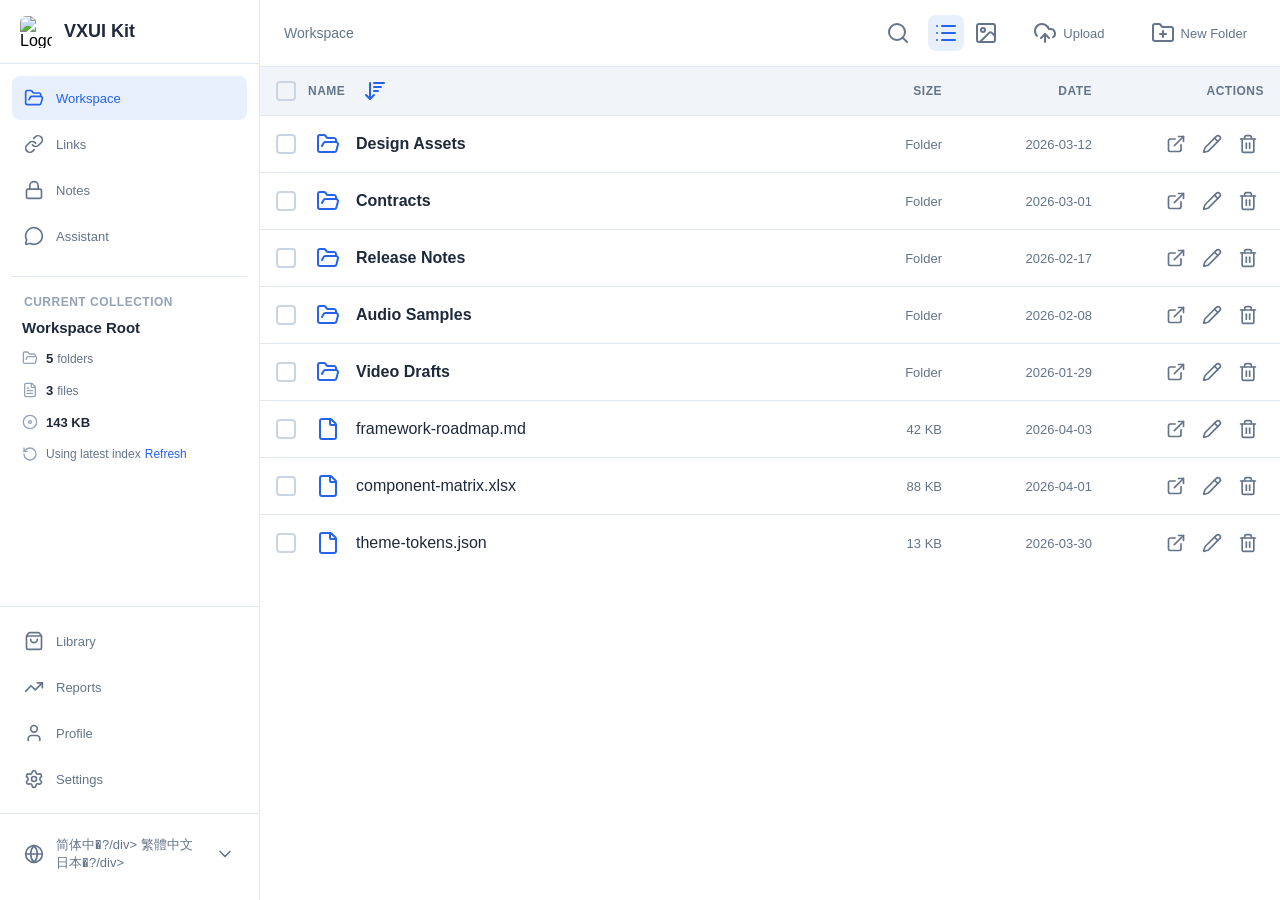
==== commit 76c545c0: "Refactor code structure for improved readability and maintainability" ====
--- a/showcase/index.html
+++ b/showcase/index.html
@@ -1,105 +1,111 @@
-<!DOCTYPE html>
-<html lang="zh-CN">
-<head>
-    <meta charset="UTF-8">
-    <meta name="viewport" content="width=device-width, initial-scale=1.0">
-    <title>VXUI Showcase</title>
-    <link rel="stylesheet" href="../css/vxui-framework.css">
-    <link rel="stylesheet" href="../css/vxui-showcase.css">
-</head>
-<body>
-    <div class="vx-app" id="vx-app">
-        <div class="vx-shell vx-layout vx-showcase-shell" id="vx-layout">
-            <div class="vx-sidebar-overlay" data-vx-sidebar-overlay></div>
-
-            <aside class="vx-sidebar" id="vx-sidebar">
-                <div class="vx-sidebar-header">
-                    <button class="vx-sidebar-brand" type="button" data-vx-route="workspace">
-                        <img src="../../img/ico/logo-new.svg" alt="Logo" class="vx-sidebar-brand-logo">
-                        <span class="vx-sidebar-brand-text">VXUI Kit</span>
-                    </button>
-                </div>
-
-                <nav class="vx-sidebar-nav" id="vx-sidebar-nav">
-                    <div class="vx-nav-static" id="vx-sidebar-static">
-                        <div class="vx-nav-section">
-                            <div class="vx-nav-list" id="vx-sidebar-static-list"></div>
-                            <button class="vx-nav-item" type="button" id="showcase-login-btn" data-auth="logged-out">
-                                <iconpark-icon name="user"></iconpark-icon>
-                                <span class="vx-nav-item-text">Sign in</span>
-                            </button>
-                            <button class="vx-nav-item" type="button" id="showcase-register-btn" data-auth="logged-out">
-                                <iconpark-icon name="user-plus"></iconpark-icon>
-                                <span class="vx-nav-item-text">Create account</span>
-                            </button>
-                        </div>
-                    </div>
-
-                    <div class="vx-nav-divider" id="vx-sidebar-divider"></div>
-                    <div id="vx-sidebar-dynamic"></div>
-                </nav>
-
-                <div class="vx-sidebar-bottom-menu" id="vx-sidebar-bottom-menu">
-                    <div class="vx-nav-section">
-                        <button class="vx-nav-item" type="button" data-vx-route="library" data-auth="logged-in">
-                            <iconpark-icon name="bag-shopping"></iconpark-icon>
-                            <span class="vx-nav-item-text">Library</span>
-                        </button>
-                        <button class="vx-nav-item" type="button" data-vx-route="reports" data-auth="logged-in">
-                            <iconpark-icon name="funds"></iconpark-icon>
-                            <span class="vx-nav-item-text">Reports</span>
-                        </button>
-                        <button class="vx-nav-item" type="button" data-vx-route="profile" data-auth="logged-in">
-                            <iconpark-icon name="user"></iconpark-icon>
-                            <span class="vx-nav-item-text">Profile</span>
-                        </button>
-                        <button class="vx-nav-item" type="button" data-vx-route="settings" data-auth="logged-in">
-                            <iconpark-icon name="gear"></iconpark-icon>
-                            <span class="vx-nav-item-text">Settings</span>
-                        </button>
-                    </div>
-                </div>
-
-                <div class="vx-sidebar-footer">
-                    <div class="vx-lang-switcher" id="vx-lang-dropdown">
-                        <a href="javascript:;" class="vx-nav-item" data-action="vx-lang-toggle">
-                            <iconpark-icon name="globe"></iconpark-icon>
-                            <span class="vx-nav-item-text" id="vx-lang-label">Language</span>
-                            <iconpark-icon name="chevron-down" class="vx-lang-arrow"></iconpark-icon>
-                        </a>
-                        <div class="vx-lang-options">
-                            <div class="vx-lang-option" data-action="vx-lang-set" data-lang="en">English</div>
-                            <div class="vx-lang-option" data-action="vx-lang-set" data-lang="cn">简体中�?/div>
-                            <div class="vx-lang-option" data-action="vx-lang-set" data-lang="hk">繁體中文</div>
-                            <div class="vx-lang-option" data-action="vx-lang-set" data-lang="jp">日本�?/div>
-                        </div>
-                    </div>
-
-                    <a href="https://bbs.tmp.link" class="vx-nav-item" id="vx-community-link" target="_blank" rel="noopener" style="display: none;">
-                        <iconpark-icon name="comments"></iconpark-icon>
-                        <span class="vx-nav-item-text">Community</span>
-                    </a>
-
-                    <button class="vx-nav-item" type="button" id="showcase-logout-btn" data-auth="logged-in">
-                        <iconpark-icon name="right-from-bracket"></iconpark-icon>
-                        <span class="vx-nav-item-text">Sign out</span>
-                    </button>
-                </div>
-            </aside>
-
-            <main class="vx-main">
-                <div class="vx-page vx-showcase-page">
-                    <section class="vx-view" id="vx-view"></section>
-                </div>
-            </main>
-
-            <nav class="vx-mobile-bar" id="vx-mobile-bar"></nav>
-        </div>
-    </div>
-
-    <script src="../lib/iconpark.js"></script>
-    <script src="../js/vxui-framework.js"></script>
-    <script src="../js/vxui-components.js"></script>
-    <script src="./showcase.js"></script>
-</body>
-</html>
+<!--
+  vxUI Framework v0.0.1
+  Copyright (c) 2026 TMPLINK STUDIO
+  Released under the MIT License
+-->
+<!DOCTYPE html>
+<html lang="zh-CN">
+<head>
+    <meta charset="UTF-8">
+    <meta name="viewport" content="width=device-width, initial-scale=1.0">
+    <title>VXUI Showcase</title>
+    <link rel="stylesheet" href="../css/vxui-framework.css">
+    <link rel="stylesheet" href="../css/vxui-showcase.css">
+</head>
+<body>
+    <div class="vx-app" id="vx-app">
+        <div class="vx-shell vx-layout vx-showcase-shell" id="vx-layout">
+            <div class="vx-sidebar-overlay" data-vx-sidebar-overlay></div>
+
+            <aside class="vx-sidebar" id="vx-sidebar">
+                <div class="vx-sidebar-header">
+                    <button class="vx-sidebar-brand" type="button" data-vx-route="workspace">
+                        <img src="../../img/ico/logo-new.svg" alt="Logo" class="vx-sidebar-brand-logo">
+                        <span class="vx-sidebar-brand-text">VXUI Kit</span>
+                    </button>
+                </div>
+
+                <nav class="vx-sidebar-nav" id="vx-sidebar-nav">
+                    <div class="vx-nav-static" id="vx-sidebar-static">
+                        <div class="vx-nav-section">
+                            <div class="vx-nav-list" id="vx-sidebar-static-list"></div>
+                            <button class="vx-nav-item" type="button" id="showcase-login-btn" data-auth="logged-out">
+                                <i data-lucide="user"></i>
+                                <span class="vx-nav-item-text">Sign in</span>
+                            </button>
+                            <button class="vx-nav-item" type="button" id="showcase-register-btn" data-auth="logged-out">
+                                <i data-lucide="user-plus"></i>
+                                <span class="vx-nav-item-text">Create account</span>
+                            </button>
+                        </div>
+                    </div>
+
+                    <div class="vx-nav-divider" id="vx-sidebar-divider"></div>
+                    <div id="vx-sidebar-dynamic"></div>
+                </nav>
+
+                <div class="vx-sidebar-bottom-menu" id="vx-sidebar-bottom-menu">
+                    <div class="vx-nav-section">
+                        <button class="vx-nav-item" type="button" data-vx-route="library" data-auth="logged-in">
+                            <i data-lucide="shopping-bag"></i>
+                            <span class="vx-nav-item-text">Library</span>
+                        </button>
+                        <button class="vx-nav-item" type="button" data-vx-route="reports" data-auth="logged-in">
+                            <i data-lucide="trending-up"></i>
+                            <span class="vx-nav-item-text">Reports</span>
+                        </button>
+                        <button class="vx-nav-item" type="button" data-vx-route="profile" data-auth="logged-in">
+                            <i data-lucide="user"></i>
+                            <span class="vx-nav-item-text">Profile</span>
+                        </button>
+                        <button class="vx-nav-item" type="button" data-vx-route="settings" data-auth="logged-in">
+                            <i data-lucide="settings"></i>
+                            <span class="vx-nav-item-text">Settings</span>
+                        </button>
+                    </div>
+                </div>
+
+                <div class="vx-sidebar-footer">
+                    <div class="vx-lang-switcher" id="vx-lang-dropdown">
+                        <a href="javascript:;" class="vx-nav-item" data-action="vx-lang-toggle">
+                            <i data-lucide="globe"></i>
+                            <span class="vx-nav-item-text" id="vx-lang-label">Language</span>
+                            <i data-lucide="chevron-down" class="vx-lang-arrow"></i>
+                        </a>
+                        <div class="vx-lang-options">
+                            <div class="vx-lang-option" data-action="vx-lang-set" data-lang="en">English</div>
+                            <div class="vx-lang-option" data-action="vx-lang-set" data-lang="cn">简体中�?/div>
+                            <div class="vx-lang-option" data-action="vx-lang-set" data-lang="hk">繁體中文</div>
+                            <div class="vx-lang-option" data-action="vx-lang-set" data-lang="jp">日本�?/div>
+                        </div>
+                    </div>
+
+                    <a href="https://bbs.tmp.link" class="vx-nav-item" id="vx-community-link" target="_blank" rel="noopener" style="display: none;">
+                        <i data-lucide="message-circle"></i>
+                        <span class="vx-nav-item-text">Community</span>
+                    </a>
+
+                    <button class="vx-nav-item" type="button" id="showcase-logout-btn" data-auth="logged-in">
+                        <i data-lucide="log-out"></i>
+                        <span class="vx-nav-item-text">Sign out</span>
+                    </button>
+                    <div class="vx-sidebar-copyright">&copy; v0.0.1 &middot; TMPLINK STUDIO</div>
+                </div>
+            </aside>
+
+            <main class="vx-main">
+                <div class="vx-page vx-showcase-page">
+                    <section class="vx-view" id="vx-view"></section>
+                </div>
+            </main>
+
+            <nav class="vx-mobile-bar" id="vx-mobile-bar"></nav>
+        </div>
+    </div>
+
+    <script src="../lib/lucide.js"></script>
+    <script src="../js/vxui-framework.js"></script>
+    <script src="../js/vxui-components.js"></script>
+    <script src="./showcase.js"></script>
+</body>
+</html>
--- a/css/vxui-framework.css
+++ b/css/vxui-framework.css
@@ -1,3 +1,8 @@
+/*!
+ * vxUI Framework v0.0.1
+ * Copyright (c) 2026 TMPLINK STUDIO
+ * Released under the MIT License
+ */
 :root {
     --vx-primary: #2563eb;
     --vx-primary-strong: #1d4ed8;
@@ -365,13 +370,13 @@
     box-shadow: 0 0 0 2px var(--vx-primary-light);
 }
 
-.vx-nav-item iconpark-icon,
-.vx-mobile-btn iconpark-icon,
-.vx-icon-button iconpark-icon,
-.vx-stat-icon iconpark-icon,
-.vx-feature-icon iconpark-icon,
-.vx-empty-icon iconpark-icon,
-.vx-mob-topbar-btn iconpark-icon {
+.vx-nav-item svg,
+.vx-mobile-btn svg,
+.vx-icon-button svg,
+.vx-stat-icon svg,
+.vx-feature-icon svg,
+.vx-empty-icon svg,
+.vx-mob-topbar-btn svg {
     font-size: 18px;
     width: 20px;
     flex-shrink: 0;
@@ -407,7 +412,8 @@
 .vx-layout.sidebar-collapsed .vx-sidebar-brand-text,
 .vx-layout.sidebar-collapsed .vx-nav-title,
 .vx-layout.sidebar-collapsed .vx-nav-item-text,
-.vx-layout.sidebar-collapsed .vx-lang-arrow {
+.vx-layout.sidebar-collapsed .vx-lang-arrow,
+.vx-layout.sidebar-collapsed .vx-sidebar-copyright {
     display: none;
 }
 
@@ -514,7 +520,7 @@
     color: var(--vx-text);
 }
 
-.vx-page-title iconpark-icon {
+.vx-page-title svg {
     font-size: 22px;
     flex-shrink: 0;
 }
@@ -553,7 +559,7 @@
     transform: scale(0.92);
 }
 
-.vx-btn-icon iconpark-icon {
+.vx-btn-icon svg {
     font-size: 18px;
 }
 
@@ -701,7 +707,7 @@
     flex-shrink: 0;
 }
 
-.vx-list-icon iconpark-icon {
+.vx-list-icon svg {
     font-size: 24px;
     color: var(--vx-primary) !important;
 }
@@ -744,7 +750,7 @@
     transition: all 0.15s ease;
 }
 
-.vx-list-action-btn iconpark-icon {
+.vx-list-action-btn svg {
     font-size: 18px;
 }
 
@@ -1081,7 +1087,7 @@
     cursor: not-allowed;
 }
 
-.vx-btn iconpark-icon {
+.vx-btn svg {
     font-size: 16px;
 }
 
@@ -1570,8 +1576,20 @@
     font-size: var(--vx-text-sm);
 }
 
-.vx-sidebar-meta iconpark-icon {
+.vx-sidebar-meta svg {
     color: var(--vx-primary);
+}
+
+.vx-sidebar-copyright {
+    padding: 10px 16px;
+    border-top: 1px solid var(--vx-border);
+    font-size: var(--vx-text-xs);
+    color: var(--vx-text-muted);
+    opacity: 0.7;
+    letter-spacing: 0.02em;
+    white-space: nowrap;
+    overflow: hidden;
+    text-overflow: ellipsis;
 }
 
 .vx-sidebar-actions {
@@ -1603,7 +1621,7 @@
     color: var(--vx-primary);
 }
 
-.vx-sidebar-action-btn iconpark-icon {
+.vx-sidebar-action-btn svg {
     font-size: 18px;
 }
 
--- a/css/vxui-showcase.css
+++ b/css/vxui-showcase.css
@@ -1,3 +1,8 @@
+/*!
+ * vxUI Showcase v0.0.1
+ * Copyright (c) 2026 TMPLINK STUDIO
+ * Released under the MIT License
+ */
 /* Showcase specific minor adjustments */
 .vx-showcase-shell {
     --vx-primary: #2563eb;
@@ -56,7 +61,7 @@
     font-weight: 600;
 }
 
-.vx-replica-list-container .vx-list-action-btn iconpark-icon {
+.vx-replica-list-container .vx-list-action-btn svg {
     font-size: 16px;
 }
 
@@ -98,7 +103,7 @@
     justify-content: center;
 }
 
-.vx-album-card-thumb iconpark-icon {
+.vx-album-card-thumb svg {
     font-size: 24px;
     color: var(--vx-primary);
 }
@@ -178,7 +183,7 @@
     color: var(--vx-text-secondary);
 }
 
-.vx-sidebar-stat-item iconpark-icon {
+.vx-sidebar-stat-item svg {
     width: 16px;
     color: var(--vx-text-muted);
 }
@@ -241,7 +246,7 @@
     margin-bottom: 14px;
 }
 
-.vx-settings-title iconpark-icon {
+.vx-settings-title svg {
     font-size: 18px;
     color: var(--vx-primary);
 }
@@ -266,7 +271,7 @@
     margin-bottom: 10px;
 }
 
-.vx-pref-item-head iconpark-icon {
+.vx-pref-item-head svg {
     font-size: 16px;
     color: var(--vx-text-secondary);
 }
@@ -452,7 +457,7 @@
     flex-shrink: 0;
 }
 
-.vx-stat-icon iconpark-icon {
+.vx-stat-icon svg {
     font-size: 22px;
     color: var(--vx-primary);
 }
@@ -660,7 +665,7 @@
     gap: 6px;
 }
 
-.vx-profile-stat-card iconpark-icon {
+.vx-profile-stat-card svg {
     color: var(--vx-primary);
 }
 
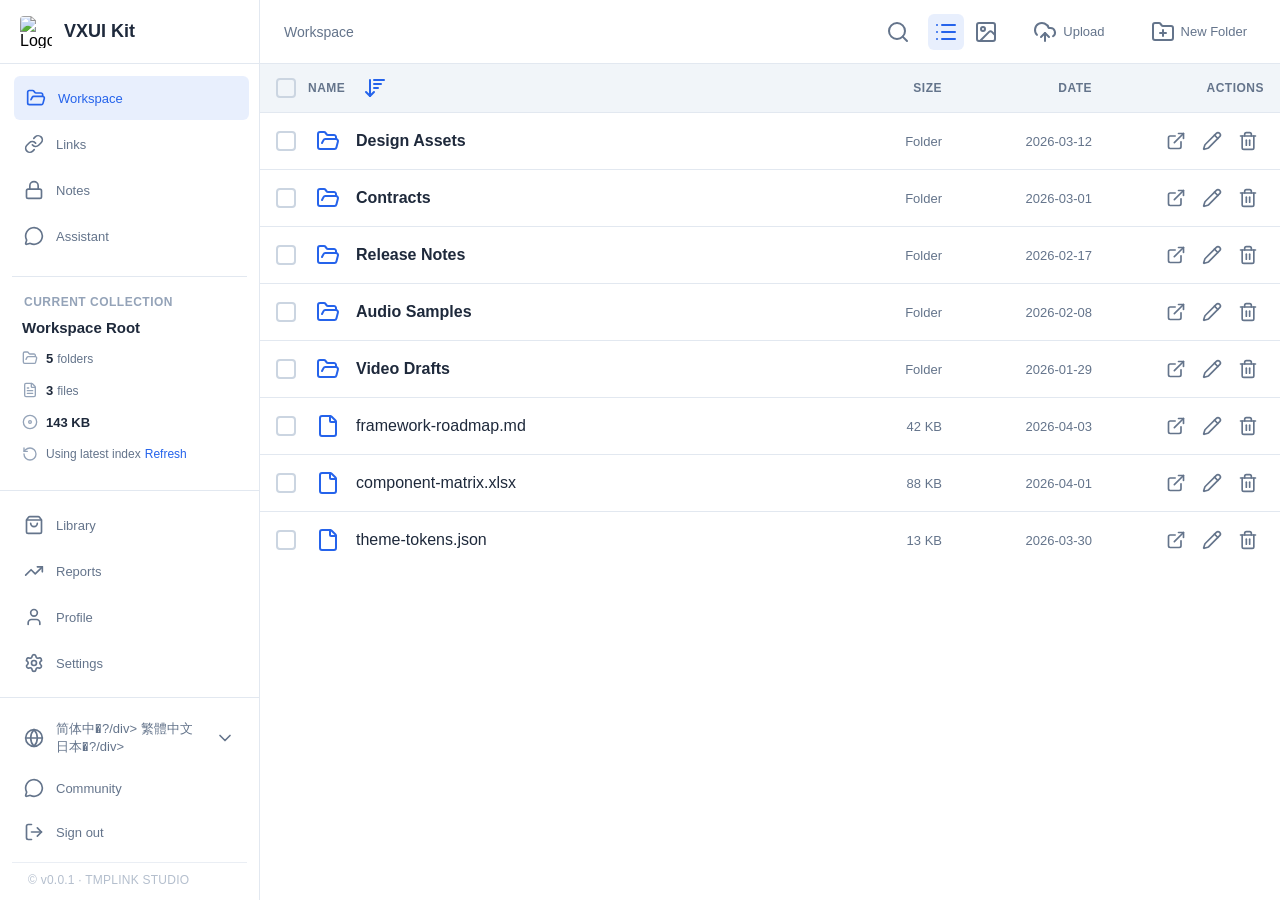
==== commit a15275ea: "调整边框半径以统一组件样式，优化视觉效果" ====
--- a/showcase/index.html
+++ b/showcase/index.html
@@ -73,10 +73,12 @@
                             <i data-lucide="chevron-down" class="vx-lang-arrow"></i>
                         </a>
                         <div class="vx-lang-options">
+                            <div class="vx-lang-options-inner">
                             <div class="vx-lang-option" data-action="vx-lang-set" data-lang="en">English</div>
                             <div class="vx-lang-option" data-action="vx-lang-set" data-lang="cn">简体中�?/div>
                             <div class="vx-lang-option" data-action="vx-lang-set" data-lang="hk">繁體中文</div>
                             <div class="vx-lang-option" data-action="vx-lang-set" data-lang="jp">日本�?/div>
+                            </div>
                         </div>
                     </div>
 
--- a/css/vxui-framework.css
+++ b/css/vxui-framework.css
@@ -32,9 +32,9 @@
     --vx-shadow: 0 4px 6px -1px rgba(0, 0, 0, 0.1), 0 2px 4px -1px rgba(0, 0, 0, 0.06);
     --vx-shadow-lg: 0 20px 25px -5px rgba(0, 0, 0, 0.1), 0 10px 10px -5px rgba(0, 0, 0, 0.04);
 
-    --vx-radius-sm: 6px;
-    --vx-radius: 8px;
-    --vx-radius-lg: 16px;
+    --vx-radius-sm: 4px;
+    --vx-radius: 6px;
+    --vx-radius-lg: 10px;
     --vx-radius-full: 9999px;
     --vx-radius-pill: 999px;
 
@@ -154,6 +154,7 @@
     flex-direction: row;
     justify-content: flex-start;
     height: var(--vx-header-height);
+    min-height: var(--vx-header-height);
     align-items: center;
     padding: 0 20px;
     border-bottom: 1px solid var(--vx-border);
@@ -283,19 +284,23 @@
 }
 
 .vx-lang-options {
-    max-height: 0;
-    overflow: hidden;
-    transition: max-height 0.25s ease-out;
+    display: grid;
+    grid-template-rows: 0fr;
+    transition: grid-template-rows 0.28s cubic-bezier(0.16, 1, 0.3, 1);
     background: transparent;
     border-radius: 0;
     margin: 0;
     padding: 0;
 }
 
+.vx-lang-options-inner {
+    overflow: hidden;
+    min-height: 0;
+}
+
 .vx-lang-switcher.open .vx-lang-options {
-    max-height: 200px;
+    grid-template-rows: 1fr;
     padding: 0 0 4px;
-    transition: max-height 0.3s ease-in;
 }
 
 .vx-lang-option {
@@ -352,14 +357,20 @@
     gap: 12px;
     width: 100%;
     padding: 10px 12px;
-    border-radius: 8px;
+    border-radius: var(--vx-radius);
     background: transparent;
     color: var(--vx-text-secondary);
-    transition: background var(--vx-transition), color var(--vx-transition);
+    transition: background 0.15s ease, color 0.15s ease, transform 0.15s cubic-bezier(0.34, 1.56, 0.64, 1);
     text-align: left;
     text-decoration: none;
     font-size: var(--vx-text-sm);
     outline: none;
+}
+
+.vx-nav-item:hover {
+    background: var(--vx-surface-hover);
+    color: var(--vx-text);
+    transform: translateX(2px);
 }
 
 .vx-nav-item:focus {
@@ -387,12 +398,99 @@
 .vx-nav-item.active {
     background: var(--vx-surface-hover);
     color: var(--vx-text);
+    transform: translateX(2px);
 }
 
 .vx-nav-item.is-active,
 .vx-nav-item.active {
     background: var(--vx-primary-light);
     color: var(--vx-primary);
+}
+
+/* ==================== Submenu ==================== */
+.vx-nav-group {
+    display: flex;
+    flex-direction: column;
+}
+
+.vx-nav-group-toggle {
+    position: relative;
+}
+
+.vx-nav-chevron {
+    margin-left: auto;
+    flex-shrink: 0;
+    width: 16px !important;
+    height: 16px;
+    opacity: 0.5;
+    transition: transform var(--vx-transition), opacity var(--vx-transition);
+}
+
+.vx-nav-group-toggle:hover .vx-nav-chevron {
+    opacity: 0.9;
+}
+
+.vx-nav-group.open > .vx-nav-group-toggle .vx-nav-chevron {
+    transform: rotate(90deg);
+    opacity: 0.9;
+}
+
+.vx-nav-group.has-active > .vx-nav-group-toggle {
+    color: var(--vx-primary);
+}
+
+.vx-nav-group.has-active > .vx-nav-group-toggle .vx-nav-chevron {
+    opacity: 1;
+}
+
+.vx-nav-submenu {
+    display: grid;
+    grid-template-rows: 0fr;
+    transition: grid-template-rows 0.28s cubic-bezier(0.16, 1, 0.3, 1),
+                opacity 0.2s ease,
+                margin-top 0.28s cubic-bezier(0.16, 1, 0.3, 1);
+    opacity: 0;
+    margin-top: 0;
+}
+
+.vx-nav-group.open > .vx-nav-submenu {
+    grid-template-rows: 1fr;
+    opacity: 1;
+    margin-top: 2px;
+}
+
+.vx-nav-submenu-inner {
+    overflow: hidden;
+    min-height: 0;
+    position: relative;
+    display: flex;
+    flex-direction: column;
+    gap: 2px;
+    padding-left: 12px;
+    padding-bottom: 4px;
+}
+
+
+
+.vx-nav-subitem {
+    font-size: var(--vx-text-sm);
+    padding-left: 32px;
+    color: var(--vx-text-secondary);
+}
+
+.vx-nav-subitem:hover {
+    color: var(--vx-text);
+}
+
+.vx-nav-subitem.active,
+.vx-nav-subitem.is-active {
+    background: var(--vx-primary-light);
+    color: var(--vx-primary);
+}
+
+.vx-layout.sidebar-collapsed .vx-nav-chevron,
+.vx-layout.sidebar-collapsed .vx-nav-submenu {
+    display: none !important;
 }
 
 .vx-main {
@@ -452,10 +550,11 @@
     display: flex;
     align-items: center;
     justify-content: space-between;
-    padding: 12px 24px;
+    height: var(--vx-header-height);
+    min-height: var(--vx-header-height);
+    padding: 0 24px;
     background: var(--vx-header-bg);
     border-bottom: 1px solid var(--vx-border);
-    min-height: var(--vx-header-height);
     position: sticky;
     top: 0;
     z-index: var(--vx-z-sticky);
@@ -466,6 +565,7 @@
     align-items: center;
     gap: 12px;
     flex: 1;
+    height: 100%;
     min-width: 0;
     overflow: hidden;
 }
@@ -473,8 +573,17 @@
 .vx-header-right {
     display: flex;
     align-items: center;
+    justify-content: flex-end;
     gap: 12px;
+    height: 100%;
     flex-shrink: 0;
+}
+
+.vx-sidebar-brand,
+.vx-breadcrumb {
+    min-height: 100%;
+    display: flex;
+    align-items: center;
 }
 
 .vx-btn-icon.vx-portrait-sidebar-btn {
@@ -547,12 +656,13 @@
     border-radius: var(--vx-radius);
     color: var(--vx-text-secondary);
     cursor: pointer;
-    transition: var(--vx-transition-fast);
+    transition: background 0.15s ease, color 0.15s ease, transform 0.15s cubic-bezier(0.34, 1.56, 0.64, 1);
 }
 
 .vx-btn-icon:hover {
     background: var(--vx-surface-hover);
     color: var(--vx-text);
+    transform: scale(1.06);
 }
 
 .vx-btn-icon:active:not(:disabled) {
@@ -908,7 +1018,7 @@
     grid-template-columns: minmax(0, 1.3fr) minmax(280px, 0.9fr);
     gap: 20px;
     padding: 28px;
-    border-radius: 32px;
+    border-radius: 16px;
 }
 
 .vx-hero-title {
@@ -965,7 +1075,13 @@
 .vx-empty,
 .vx-skeleton-group,
 .vx-selection-bar {
-    border-radius: 24px;
+    border-radius: 12px;
+    transition: transform 0.2s cubic-bezier(0.16, 1, 0.3, 1), box-shadow 0.2s ease;
+}
+
+.vx-card:hover {
+    transform: translateY(-2px);
+    box-shadow: var(--vx-shadow);
 }
 
 .vx-card,
@@ -989,9 +1105,15 @@
     flex-direction: column;
     gap: 10px;
     padding: 18px;
-    border-radius: 20px;
+    border-radius: 10px;
     background: linear-gradient(180deg, color-mix(in srgb, var(--vx-surface-strong) 88%, transparent), color-mix(in srgb, var(--vx-primary-soft) 45%, transparent));
     border: 1px solid var(--vx-border);
+    transition: transform 0.2s cubic-bezier(0.16, 1, 0.3, 1), box-shadow 0.2s ease;
+}
+
+.vx-stat:hover {
+    transform: translateY(-2px);
+    box-shadow: var(--vx-shadow);
 }
 
 .vx-stat-top {
@@ -1019,7 +1141,7 @@
     justify-content: center;
     width: 42px;
     height: 42px;
-    border-radius: 14px;
+    border-radius: 8px;
     background: var(--vx-primary-soft);
     color: var(--vx-primary);
 }
@@ -1072,14 +1194,18 @@
     border: 1px solid transparent;
     border-radius: var(--vx-radius);
     cursor: pointer;
-    transition: var(--vx-transition-fast);
+    transition: background 0.15s ease, border-color 0.15s ease, color 0.15s ease, transform 0.15s cubic-bezier(0.34, 1.56, 0.64, 1), box-shadow 0.15s ease;
     text-decoration: none;
     white-space: nowrap;
     outline: none;
 }
 
+.vx-btn:hover:not(:disabled) {
+    transform: translateY(-1px);
+}
+
 .vx-btn:active:not(:disabled) {
-    transform: scale(0.96);
+    transform: translateY(0) scale(0.97);
 }
 
 .vx-btn:disabled {
@@ -1158,10 +1284,18 @@
     justify-content: center;
     width: 42px;
     height: 42px;
-    border-radius: 14px;
+    border-radius: 8px;
     background: var(--vx-surface-strong);
     border: 1px solid var(--vx-border);
     color: var(--vx-text-secondary);
+    transition: background 0.15s ease, border-color 0.15s ease, color 0.15s ease, transform 0.15s cubic-bezier(0.34, 1.56, 0.64, 1);
+}
+
+.vx-icon-button:hover,
+.vx-mob-topbar-btn:hover {
+    transform: scale(1.06);
+    background: var(--vx-surface-hover);
+    color: var(--vx-text);
 }
 
 .vx-auth-pill {
@@ -1201,7 +1335,7 @@
     min-height: 46px;
     padding: 12px 14px;
     border: 1px solid var(--vx-border);
-    border-radius: 14px;
+    border-radius: 8px;
     background: color-mix(in srgb, var(--vx-surface-strong) 92%, transparent);
     color: var(--vx-text);
     font: inherit;
@@ -1227,7 +1361,7 @@
     justify-content: space-between;
     gap: 14px;
     padding: 14px 16px;
-    border-radius: 18px;
+    border-radius: 10px;
     border: 1px solid var(--vx-border);
     background: color-mix(in srgb, var(--vx-surface-strong) 90%, transparent);
 }
@@ -1253,6 +1387,8 @@
     height: 30px;
     border-radius: var(--vx-radius-pill);
     background: var(--vx-border-strong);
+    cursor: pointer;
+    transition: background 0.2s ease;
 }
 
 .vx-switch-knob::after {
@@ -1265,6 +1401,7 @@
     border-radius: 50%;
     background: #fff;
     box-shadow: 0 4px 10px rgba(15, 23, 42, 0.18);
+    transition: left 0.25s cubic-bezier(0.34, 1.56, 0.64, 1);
 }
 
 .vx-switch.is-active .vx-switch-knob {
@@ -1333,7 +1470,7 @@
     justify-content: space-between;
     gap: 12px;
     padding: 14px 16px;
-    border-radius: 24px;
+    border-radius: 12px;
 }
 
 .vx-mob-topbar-inner,
@@ -1364,7 +1501,7 @@
     padding: 10px;
     background: color-mix(in srgb, var(--vx-surface-strong) 92%, transparent);
     border: 1px solid var(--vx-border);
-    border-radius: 22px;
+    border-radius: 12px;
     box-shadow: var(--vx-shadow-lg);
     backdrop-filter: blur(18px);
 }
@@ -1377,7 +1514,7 @@
     justify-content: center;
     gap: 4px;
     min-height: 52px;
-    border-radius: 16px;
+    border-radius: 8px;
     background: transparent;
     color: var(--vx-text-secondary);
     font-size: 12px;
@@ -1409,19 +1546,19 @@
     align-items: center;
     gap: 12px;
     padding: 14px 14px 14px 12px;
-    border-radius: 18px;
+    border-radius: 10px;
     background: color-mix(in srgb, var(--vx-surface-strong) 94%, transparent);
     border: 1px solid var(--vx-border);
     box-shadow: var(--vx-shadow);
     pointer-events: auto;
     opacity: 0;
-    transform: translateY(-10px) translateX(16px);
-    transition: opacity var(--vx-transition), transform var(--vx-transition);
+    transform: translateY(-12px) translateX(20px) scale(0.96);
+    transition: opacity 0.22s ease, transform 0.28s cubic-bezier(0.16, 1, 0.3, 1);
 }
 
 .vx-toast.is-visible {
     opacity: 1;
-    transform: translateY(0) translateX(0);
+    transform: translateY(0) translateX(0) scale(1);
 }
 
 .vx-toast-icon-wrap {
@@ -1430,7 +1567,7 @@
     justify-content: center;
     width: 36px;
     height: 36px;
-    border-radius: 12px;
+    border-radius: 8px;
     background: var(--vx-primary-soft);
     flex-shrink: 0;
 }
@@ -1452,7 +1589,7 @@
     justify-content: center;
     width: 28px;
     height: 28px;
-    border-radius: 10px;
+    border-radius: 6px;
     border: none;
     background: transparent;
     color: var(--vx-text-secondary);
@@ -1464,10 +1601,10 @@
     display: flex;
     align-items: center;
     justify-content: center;
-    padding: 20px;
+    padding: 24px;
     opacity: 0;
     pointer-events: none;
-    transition: opacity var(--vx-transition);
+    transition: opacity 0.22s ease;
     z-index: 120;
 }
 
@@ -1479,21 +1616,27 @@
 .vx-modal-backdrop {
     position: absolute;
     inset: 0;
-    background: rgba(15, 23, 42, 0.56);
-    backdrop-filter: blur(8px);
+    background: rgba(15, 23, 42, 0.32);
+    backdrop-filter: blur(14px);
 }
 
 .vx-modal-panel {
     position: relative;
     width: min(560px, 100%);
-    max-height: min(86vh, 900px);
+    max-height: min(82vh, 840px);
     overflow: hidden;
     display: flex;
     flex-direction: column;
-    border-radius: 28px;
-    border: 1px solid var(--vx-border);
-    background: color-mix(in srgb, var(--vx-surface-strong) 96%, transparent);
-    box-shadow: var(--vx-shadow-lg);
+    border-radius: 12px;
+    border: 1px solid color-mix(in srgb, var(--vx-border) 88%, transparent);
+    background: color-mix(in srgb, var(--vx-surface-strong) 98%, transparent);
+    box-shadow: 0 22px 56px rgba(15, 23, 42, 0.14);
+    transform: translateY(16px) scale(0.97);
+    transition: transform 0.32s cubic-bezier(0.16, 1, 0.3, 1), box-shadow 0.22s ease;
+}
+
+.vx-modal.is-open .vx-modal-panel {
+    transform: translateY(0) scale(1);
 }
 
 .vx-modal-sm { width: min(420px, 100%); }
@@ -1507,24 +1650,80 @@
     align-items: center;
     justify-content: space-between;
     gap: 12px;
-    padding: 18px 20px;
-    border-bottom: 1px solid var(--vx-border);
+    padding: 18px 20px 0;
+}
+
+.vx-modal-heading {
+    display: flex;
+    flex: 1;
+    min-width: 0;
+    flex-direction: column;
+    gap: 6px;
+}
+
+.vx-modal-eyebrow:empty {
+    display: none;
 }
 
 .vx-modal-footer {
     justify-content: flex-end;
-    border-top: 1px solid var(--vx-border);
-    border-bottom: none;
+    gap: 10px;
+    padding: 16px 20px 20px;
+    border-top: 1px solid color-mix(in srgb, var(--vx-border) 72%, transparent);
+    background: transparent;
 }
 
 .vx-modal-title {
     margin: 0;
-    font-size: 22px;
+    font-size: 18px;
+    line-height: 1.2;
 }
 
 .vx-modal-body {
-    padding: 20px;
+    padding: 12px 20px 20px;
     overflow: auto;
+}
+
+.vx-modal-body > :first-child {
+    margin-top: 0;
+}
+
+.vx-modal-body > :last-child {
+    margin-bottom: 0;
+}
+
+.vx-modal-close {
+    appearance: none;
+    display: inline-flex;
+    align-items: center;
+    justify-content: center;
+    width: 36px;
+    height: 36px;
+    flex: 0 0 36px;
+    padding: 0;
+    border: 1px solid color-mix(in srgb, var(--vx-border) 72%, transparent);
+    border-radius: 8px;
+    background: color-mix(in srgb, var(--vx-surface) 82%, transparent);
+    color: var(--vx-text-muted);
+    cursor: pointer;
+    font: inherit;
+    transition: background var(--vx-transition), border-color var(--vx-transition), color var(--vx-transition), transform var(--vx-transition);
+}
+
+.vx-modal-close:hover {
+    background: var(--vx-surface-hover);
+    border-color: color-mix(in srgb, var(--vx-border) 82%, transparent);
+    color: var(--vx-text-primary);
+}
+
+.vx-modal-close:focus-visible {
+    outline: none;
+    box-shadow: 0 0 0 2px var(--vx-primary-light);
+}
+
+.vx-modal-close svg {
+    width: 18px;
+    height: 18px;
 }
 
 .vx-kicker {
@@ -1534,7 +1733,7 @@
 
 .vx-demo-note {
     padding: 14px 16px;
-    border-radius: 18px;
+    border-radius: 10px;
     border: 1px dashed color-mix(in srgb, var(--vx-primary) 30%, transparent);
     background: color-mix(in srgb, var(--vx-primary-soft) 55%, transparent);
     color: var(--vx-text-secondary);
@@ -1581,6 +1780,7 @@
 }
 
 .vx-sidebar-copyright {
+    margin-top: 8px;
     padding: 10px 16px;
     border-top: 1px solid var(--vx-border);
     font-size: var(--vx-text-xs);
@@ -1629,6 +1829,30 @@
     0% { background-position: 200% 0; }
     100% { background-position: -200% 0; }
 }
+
+@keyframes vx-fade-in {
+    from { opacity: 0; transform: translateY(10px); }
+    to   { opacity: 1; transform: translateY(0); }
+}
+
+@keyframes vx-slide-down {
+    from { opacity: 0; transform: translateY(-6px) scale(0.98); }
+    to   { opacity: 1; transform: translateY(0) scale(1); }
+}
+
+@keyframes vx-pop-in {
+    from { opacity: 0; transform: scale(0.9); }
+    to   { opacity: 1; transform: scale(1); }
+}
+
+/* ==================== Page View Entrance ==================== */
+#vx-view > * {
+    animation: vx-fade-in 0.28s cubic-bezier(0.16, 1, 0.3, 1) both;
+}
+#vx-view > *:nth-child(2) { animation-delay: 40ms; }
+#vx-view > *:nth-child(3) { animation-delay: 80ms; }
+#vx-view > *:nth-child(4) { animation-delay: 110ms; }
+#vx-view > *:nth-child(5) { animation-delay: 140ms; }
 
 @media (max-width: 960px) {
     .vx-grid.is-three,
--- a/css/vxui-showcase.css
+++ b/css/vxui-showcase.css
@@ -132,7 +132,7 @@
 .vx-docs-note-card {
     margin: 10px 12px 0;
     padding: 14px;
-    border-radius: 14px;
+    border-radius: 8px;
     border: 1px solid var(--vx-border);
     background: linear-gradient(
         180deg,
@@ -327,7 +327,7 @@
     display: flex;
     min-height: 82px;
     padding: 10px 12px;
-    border-radius: 8px;
+    border-radius: 6px;
     background: rgba(2, 6, 23, 0.42);
     border: 1px solid rgba(148, 163, 184, 0.12);
     overflow: hidden;
@@ -430,7 +430,7 @@
 .vx-stat-card {
     background: var(--vx-surface);
     border: 1px solid var(--vx-border);
-    border-radius: 12px;
+    border-radius: 8px;
     padding: 16px;
     display: flex;
     align-items: center;
@@ -453,7 +453,7 @@
     align-items: center;
     justify-content: center;
     background: color-mix(in srgb, var(--vx-primary) 12%, transparent);
-    border-radius: 10px;
+    border-radius: 8px;
     flex-shrink: 0;
 }
 
@@ -482,7 +482,7 @@
 /* Profile Card */
 .vx-profile-card {
     border: 1px solid var(--vx-border);
-    border-radius: 14px;
+    border-radius: 10px;
     overflow: hidden;
     margin-bottom: 20px;
 }
@@ -503,7 +503,7 @@
 .vx-profile-avatar-placeholder {
     width: 88px;
     height: 88px;
-    border-radius: 16px;
+    border-radius: 12px;
     border: 3px solid rgba(255, 255, 255, 0.3);
     background: rgba(255, 255, 255, 0.15);
     display: flex;
@@ -580,7 +580,7 @@
 
 .vx-settings-card {
     border: 1px solid var(--vx-border);
-    border-radius: 16px;
+    border-radius: 10px;
     background: color-mix(in srgb, var(--vx-surface) 90%, transparent);
     padding: 20px 24px;
     display: grid;
@@ -605,7 +605,7 @@
 
 .vx-copy-style-card {
     border: 1px solid var(--vx-border);
-    border-radius: 12px;
+    border-radius: 8px;
     padding: 10px;
     background: color-mix(in srgb, var(--vx-surface-strong) 70%, transparent);
 }
@@ -632,7 +632,7 @@
 }
 
 .vx-profile-hero {
-    border-radius: 16px;
+    border-radius: 10px;
     min-height: 140px;
     padding: 16px;
     background: linear-gradient(135deg, #3b82f6 0%, #6366f1 100%);
@@ -658,7 +658,7 @@
 
 .vx-profile-stat-card {
     border: 1px solid var(--vx-border);
-    border-radius: 12px;
+    border-radius: 8px;
     padding: 12px;
     background: color-mix(in srgb, var(--vx-surface) 92%, transparent);
     display: grid;
@@ -702,7 +702,7 @@
     border: 1px solid var(--vx-border);
     background: color-mix(in srgb, var(--vx-surface) 92%, transparent);
     color: var(--vx-text-secondary);
-    border-radius: 12px;
+    border-radius: 8px;
     padding: 10px;
     font-weight: 600;
     cursor: pointer;
@@ -716,7 +716,7 @@
 
 .vx-points-balance-panel {
     border: 1px solid var(--vx-border);
-    border-radius: 14px;
+    border-radius: 8px;
     padding: 14px;
     text-align: center;
     background: color-mix(in srgb, var(--vx-surface) 92%, transparent);
@@ -741,7 +741,7 @@
 
 .vx-points-quick-btn {
     border: 1px solid var(--vx-border);
-    border-radius: 10px;
+    border-radius: 8px;
     padding: 10px;
     background: color-mix(in srgb, var(--vx-surface) 92%, transparent);
     color: var(--vx-text-secondary);
@@ -761,7 +761,7 @@
 
 .vx-points-log-panel {
     border: 1px solid var(--vx-border);
-    border-radius: 14px;
+    border-radius: 8px;
     padding: 12px;
     background: color-mix(in srgb, var(--vx-surface) 92%, transparent);
     display: grid;
@@ -778,7 +778,7 @@
     justify-content: space-between;
     gap: 12px;
     padding: 10px;
-    border-radius: 10px;
+    border-radius: 6px;
     border: 1px solid color-mix(in srgb, var(--vx-border) 78%, transparent);
     background: color-mix(in srgb, var(--vx-surface-strong) 80%, transparent);
 }
@@ -838,7 +838,7 @@
 .vx-module-placeholder-icon {
     width: 72px;
     height: 72px;
-    border-radius: 20px;
+    border-radius: 12px;
     display: inline-flex;
     align-items: center;
     justify-content: center;
@@ -878,7 +878,7 @@
 
 .vx-shop-card {
     border: 1px solid var(--vx-border);
-    border-radius: 14px;
+    border-radius: 8px;
     padding: 14px;
     background: color-mix(in srgb, var(--vx-surface) 90%, transparent);
     display: grid;
@@ -904,7 +904,7 @@
 .vx-notes-list,
 .vx-notes-editor {
     border: 1px solid var(--vx-border);
-    border-radius: 14px;
+    border-radius: 8px;
     background: color-mix(in srgb, var(--vx-surface) 92%, transparent);
     padding: 12px;
     display: grid;
@@ -919,7 +919,7 @@
 
 .vx-ai-chat {
     border: 1px solid var(--vx-border);
-    border-radius: 14px;
+    border-radius: 8px;
     background: color-mix(in srgb, var(--vx-surface) 92%, transparent);
     padding: 12px;
     display: grid;
@@ -929,7 +929,7 @@
 
 .vx-ai-msg {
     border: 1px solid var(--vx-border);
-    border-radius: 12px;
+    border-radius: 8px;
     padding: 10px;
     background: color-mix(in srgb, var(--vx-surface-strong) 84%, transparent);
 }
